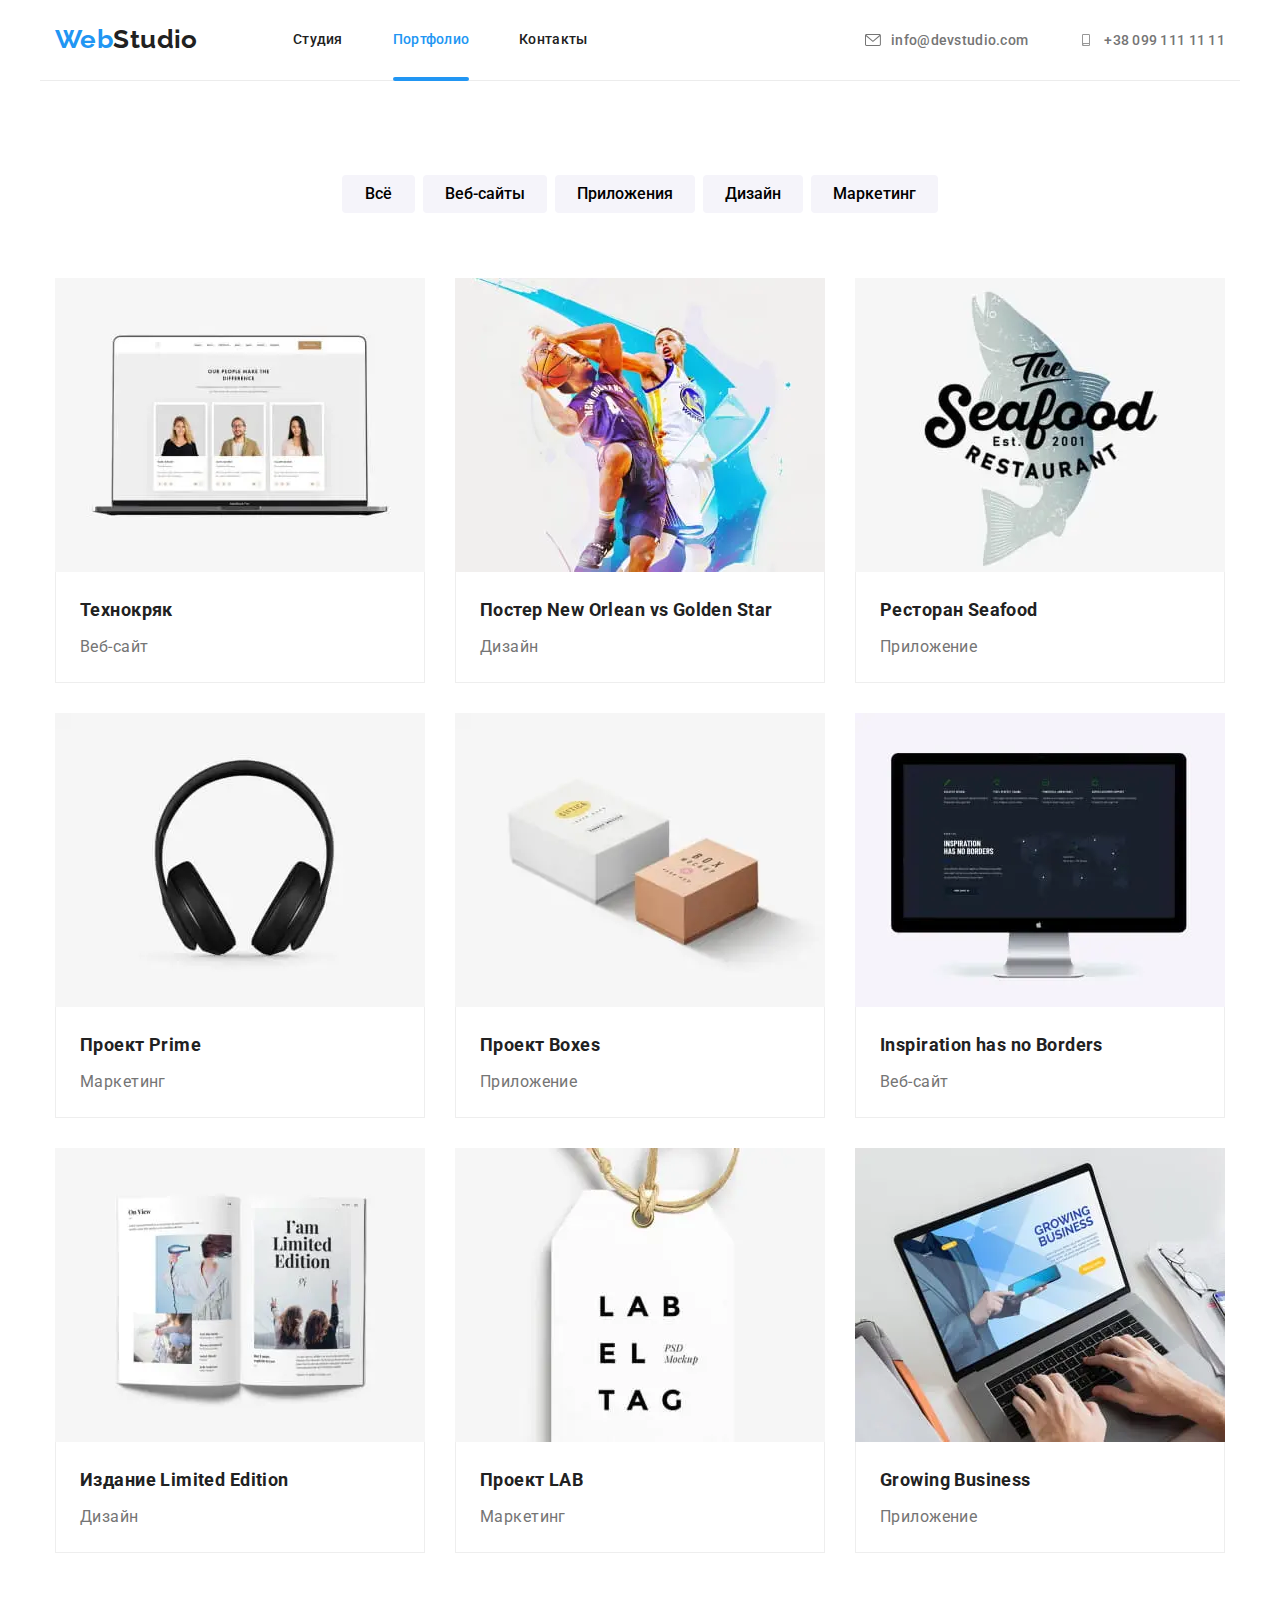
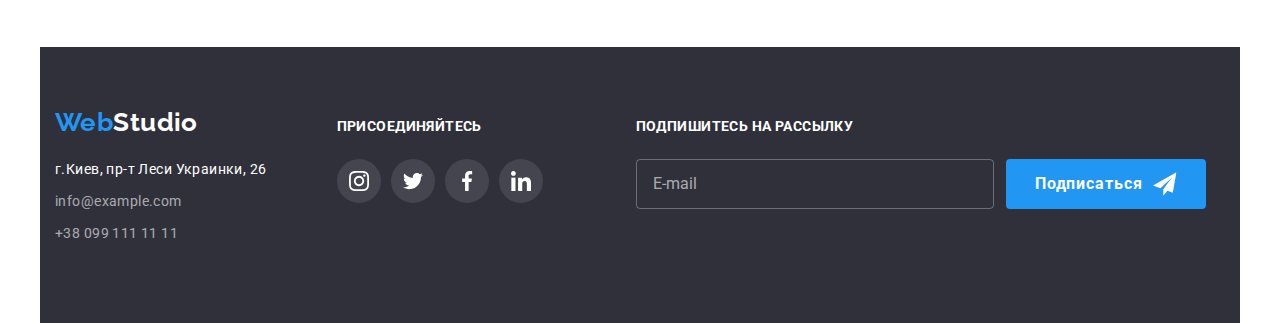
==== portfolio.html @ 0db59f56 "основа" ====
<!DOCTYPE html>
<html lang="ru">

<head>
    <meta charset="UTF-8">
    <meta http-equiv="X-UA-Compatible" content="IE=edge">
    <meta name="viewport" content="width=device-width, initial-scale=1.0">
    <title>Portfolio</title>
    <link rel="preconnect" href="https://fonts.googleapis.com">
    <link rel="preconnect" href="https://fonts.gstatic.com" crossorigin>
    <link href="https://fonts.googleapis.com/css2?family=Raleway:wght@700&family=Roboto:wght@400;500;700&display=swap"
        rel="stylesheet">
    <link rel="stylesheet"
        href="https://cdnjs.cloudflare.com/ajax/libs/modern-normalize/1.0.0/modern-normalize.min.css" />

    <link rel="stylesheet" href="./css/main.min.css">
</head>

<body>
    <header class="header">
        <div class="container container_wrapper">
            <a href="./index.html" class="header_logo logo link" lang="en"><span class="webstudio">Web</span>Studio</a>
            <nav class="site-nav">
                <ul class="site-nav_list">
                    <li class="site-nav_item"><a href="./index.html" class="site-nav_link link">Студия</a></li>
                    <li class="site-nav_item"><a href="./portfolio.html"
                            class="site-nav_link current link">Портфолио</a></li>
                    <li class="site-nav_item"><a href="" class="site-nav_link link">Контакты</a></li>
                </ul>
            </nav>
            <ul class="header-adress_list">
                <li class="header-adress_mail">
                    <a href="mailto:info@devstudio.com" class="header-adress_link link" lang="en">
                        <svg class="header-adress_image" width="16" height="12">
                            <use href="./images/sprite.svg#envelope">

                            </use>
                        </svg> info@devstudio.com
                    </a>
                </li>
                <li>
                    <a href="tel:+38-099-111-11-11" class="header-adress_link link">
                        <svg class="header-adress_image" width="16" height="12">
                            <use href="./images/sprite.svg#smartphone">

                            </use>
                        </svg> +38 099 111 11 11
                    </a>
                </li>
            </ul>
            <button class="burger-button" data-menu-open>
                <svg class="burger-button__icon" width="40" height="40">
                    <use href="./images/sprite.svg#burger-icon"></use>
                </svg>
            </button>


            <div class="mobile-menu" data-menu>
                <div class="container mobile-menu__container">
                    <button class="mobile-menu__close" data-menu-close>
                        <svg class="mobile-menu__close-icon" width="40" height="40">
                            <use href="./images/sprite.svg#close-button"></use>
                        </svg>
                    </button>
                    <ul class="mobile-menu__nav">
                        <li class="mobile-menu__item">
                            <a href="./index.html" class="mobile-menu__link link">Студия</a>
                        </li>
                        <li class="mobile-menu__item">
                            <a href="./portfolio.html" class="mobile-menu__link link current">Портфолио</a>
                        </li>
                        <li class="mobile-menu__item">
                            <a href="" class="mobile-menu__link link">Контакты</a>
                        </li>
                    </ul>

                    <div class="mobile-adress-container">
                        <ul class="mobile-adress_list">
                            <li class="mobile-adress_mail link">
                                <a href="tel:+38-099-111-11-11" class="mobile-adress_link number link">
                                    +38 099 111 11 11</a>
                            </li>
                            <li class="mobile-adress_mail link">
                                <a href="mailto:info@devstudio.com" class="mobile-adress_link link"
                                    lang="en">info@devstudio.com</a>
                            </li>
                        </ul>

                        <ul class="mobile-social">
                            <li class="mobile-social_item">
                                <a href="" class="mobile-social_link link">Instagramm</a>
                            </li>
                            <li class="mobile-social_item">
                                <a href="" class="mobile-social_link link">Twitter</a>
                            </li>
                            <li class="mobile-social_item">
                                <a href="" class="mobile-social_link link">Facebook</a>
                            </li>
                            <li class="mobile-social_item">
                                <a href="" class="mobile-social_link link">Linkedin</a>
                            </li>
                        </ul>
                    </div>
                </div>
            </div>
        </div>
    </header>

    <main>
        <section class="portfolio-nav section">
            <div class="container">
                <ul class="portfolio-nav_list">
                    <li class="portfolio-nav_item"><button type="button"
                            class="portfolio-nav_button button">Всё</button>
                    </li>
                    <li class="portfolio-nav_item"><button type="button"
                            class="portfolio-nav_button button">Веб-сайты</button></li>
                    <li class="portfolio-nav_item"><button type="button"
                            class="portfolio-nav_button button">Приложения</button>
                    </li>
                    <li class="portfolio-nav_item"><button type="button"
                            class="portfolio-nav_button button">Дизайн</button>
                    </li>
                    <li class="portfolio-nav_item"><button type="button"
                            class="portfolio-nav_button button">Маркетинг</button></li>
                </ul>


                <ul class="portfolio-card-list">
                    <li class="portfolio-card_item">
                        <a href="" class="portfolio-card_link link">
                            <div class="portfolio-card_img-wrapper">
                                <picture class="picture">

                                    <source
                                        srcset="./images/portfolio/portfolio-cards-webp/card-1-desktop.webp 1x, ./images/portfolio/portfolio-cards-webp/card-1-desktop@2x.webp 2x"
                                        media="(min-width: 1200px)" type="image/webp">
                                    <source
                                        srcset="./images/portfolio/portfolio-cards/card-1-desktop.jpg 1x, ./images/portfolio/portfolio-cards/card-1-desktop@2x.jpg 2x"
                                        media="(min-width: 1200px)">

                                    <source
                                        srcset="./images/portfolio/portfolio-cards-webp/card-1-tablet.webp 1x, ./images/portfolio/portfolio-cards-webp/card-1-tablet@2x.webp 2x"
                                        media="(min-width: 768px)" type="image/webp">
                                    <source
                                        srcset="./images/portfolio/portfolio-cards/card-1-tablet.jpg 1x, ./images/portfolio/portfolio-cards/card-1-tablet@2x.jpg 2x"
                                        media="(min-width: 768px)">

                                    <source
                                        srcset="./images/portfolio/portfolio-cards-webp/card-1-mobile.webp 1x, ./images/portfolio/portfolio-cards-webp/card-1-mobile@2x.webp 2x"
                                        media="(max-width: 767px)" type="image/webp">
                                    <source
                                        srcset="./images/portfolio/portfolio-cards/card-1-mobile.jpg 1x, ./images/portfolio/portfolio-cards/card-1-mobile@2x.jpg 2x"
                                        media="(max-width: 767px)">

                                    <img src="#" alt="Ноутбук" class="_img">

                                    <p class="portfolio-card_overlay">Технокряк это современная площадка распространения
                                        коронавируса. Компании используют эту платформу для цифрового шпионажа и атак на
                                        защищённые сервера конкурентов.</p>
                            </div>
                            <div class="portfolio-card_container">
                                <h2 class="portfolio-card_sub-title">Технокряк</h2>
                                <p class="portfolio-card_text">Веб-сайт</p>
                            </div>
                        </a>
                    </li>

                    <li class="portfolio-card_item">
                        <a href="" class="portfolio-card_link link">
                            <div class="portfolio-card_img-wrapper">
                                <picture class="picture">

                                    <source
                                        srcset="./images/portfolio/portfolio-cards-webp/card-2-desktop.webp 1x, ./images/portfolio/portfolio-cards-webp/card-2-desktop@2x.webp 2x"
                                        media="(min-width: 1200px)" type="image/webp">
                                    <source
                                        srcset="./images/portfolio/portfolio-cards/card-2-desktop.jpg 1x, ./images/portfolio/portfolio-cards/card-2-desktop@2x.jpg 2x"
                                        media="(min-width: 1200px)">

                                    <source
                                        srcset="./images/portfolio/portfolio-cards-webp/card-2-tablet.webp 1x, ./images/portfolio/portfolio-cards-webp/card-2-tablet@2x.webp 2x"
                                        media="(min-width: 768px)" type="image/webp">
                                    <source
                                        srcset="./images/portfolio/portfolio-cards/card-2-tablet.jpg 1x, ./images/portfolio/portfolio-cards/card-2-tablet@2x.jpg 2x"
                                        media="(min-width: 768px)">

                                    <source
                                        srcset="./images/portfolio/portfolio-cards-webp/card-2-mobile.webp 1x, ./images/portfolio/portfolio-cards-webp/card-2-mobile@2x.webp 2x"
                                        media="(max-width: 767px)" type="image/webp">
                                    <source
                                        srcset="./images/portfolio/portfolio-cards/card-2-mobile.jpg 1x, ./images/portfolio/portfolio-cards/card-2-mobile@2x.jpg 2x"
                                        media="(max-width: 767px)">

                                    <img src="#" alt="Баскетболисты" class="_img">
                                    <p class="portfolio-card_overlay">Технокряк это современная площадка распространения
                                        коронавируса. Компании используют эту платформу для цифрового шпионажа и атак на
                                        защищённые сервера конкурентов.</p>
                            </div>
                            <div class="portfolio-card_container">
                                <h2 class="portfolio-card_sub-title">Постер New Orlean vs Golden Star</h2>
                                <p class="portfolio-card_text">Дизайн</p>
                            </div>
                        </a>
                    </li>
                    <li class="portfolio-card_item">
                        <a href="" class="portfolio-card_link link">
                            <div class="portfolio-card_img-wrapper">
                                <picture class="picture">

                                    <source
                                        srcset="./images/portfolio/portfolio-cards-webp/card-3-desktop.webp 1x, ./images/portfolio/portfolio-cards-webp/card-3-desktop@2x.webp 2x"
                                        media="(min-width: 1200px)" type="image/webp">
                                    <source
                                        srcset="./images/portfolio/portfolio-cards/card-3-desktop.jpg 1x, ./images/portfolio/portfolio-cards/card-3-desktop@2x.jpg 2x"
                                        media="(min-width: 1200px)">

                                    <source
                                        srcset="./images/portfolio/portfolio-cards-webp/card-3-tablet.webp 1x, ./images/portfolio/portfolio-cards-webp/card-3-tablet@2x.webp 2x"
                                        media="(min-width: 768px)" type="image/webp">
                                    <source
                                        srcset="./images/portfolio/portfolio-cards/card-3-tablet.jpg 1x, ./images/portfolio/portfolio-cards/card-3-tablet@2x.jpg 2x"
                                        media="(min-width: 768px)">

                                    <source
                                        srcset="./images/portfolio/portfolio-cards-webp/card-3-mobile.webp 1x, ./images/portfolio/portfolio-cards-webp/card-3-mobile@2x.webp 2x"
                                        media="(max-width: 767px)" type="image/webp">
                                    <source
                                        srcset="./images/portfolio/portfolio-cards/card-3-mobile.jpg 1x, ./images/portfolio/portfolio-cards/card-3-mobile@2x.jpg 2x"
                                        media="(max-width: 767px)">

                                    <img src="#" alt="Лого Seafood" class="_img">
                                    <p class="portfolio-card_overlay">Технокряк это современная площадка распространения
                                        коронавируса. Компании используют эту платформу для цифрового шпионажа и атак на
                                        защищённые сервера конкурентов.</p>
                            </div>
                            <div class="portfolio-card_container">
                                <h2 class="portfolio-card_sub-title">Ресторан Seafood</h2>
                                <p class="portfolio-card_text">Приложение</p>
                            </div>
                        </a>
                    </li>
                    <li class="portfolio-card_item">
                        <a href="" class="portfolio-card_link link">
                            <div class="portfolio-card_img-wrapper">
                                <picture class="picture">

                                    <source
                                        srcset="./images/portfolio/portfolio-cards-webp/card-4-desktop.webp 1x, ./images/portfolio/portfolio-cards-webp/card-4-desktop@2x.webp 2x"
                                        media="(min-width: 1200px)" type="image/webp">
                                    <source
                                        srcset="./images/portfolio/portfolio-cards/card-4-desktop.jpg 1x, ./images/portfolio/portfolio-cards/card-4-desktop@2x.jpg 2x"
                                        media="(min-width: 1200px)">

                                    <source
                                        srcset="./images/portfolio/portfolio-cards-webp/card-4-tablet.webp 1x, ./images/portfolio/portfolio-cards-webp/card-4-tablet@2x.webp 2x"
                                        media="(min-width: 768px)" type="image/webp">
                                    <source
                                        srcset="./images/portfolio/portfolio-cards/card-4-tablet.jpg 1x, ./images/portfolio/portfolio-cards/card-4-tablet@2x.jpg 2x"
                                        media="(min-width: 768px)">

                                    <source
                                        srcset="./images/portfolio/portfolio-cards-webp/card-4-mobile.webp 1x, ./images/portfolio/portfolio-cards-webp/card-4-mobile@2x.webp 2x"
                                        media="(max-width: 767px)" type="image/webp">
                                    <source
                                        srcset="./images/portfolio/portfolio-cards/card-4-mobile.jpg 1x, ./images/portfolio/portfolio-cards/card-4-mobile@2x.jpg 2x"
                                        media="(max-width: 767px)">

                                    <img src="#" alt="Наушники" class="_img">
                                    <p class="portfolio-card_overlay">Технокряк это современная площадка распространения
                                        коронавируса. Компании используют эту платформу для цифрового шпионажа и атак на
                                        защищённые сервера конкурентов.</p>
                            </div>
                            <div class="portfolio-card_container">
                                <h2 class="portfolio-card_sub-title">Проект Prime</h2>
                                <p class="portfolio-card_text">Маркетинг</p>
                            </div>
                        </a>
                    </li>
                    <li class="portfolio-card_item">
                        <a href="" class="portfolio-card_link link">
                            <div class="portfolio-card_img-wrapper">
                                <picture class="picture">

                                    <source
                                        srcset="./images/portfolio/portfolio-cards-webp/card-5-desktop.webp 1x, ./images/portfolio/portfolio-cards-webp/card-5-desktop@2x.webp 2x"
                                        media="(min-width: 1200px)" type="image/webp">
                                    <source
                                        srcset="./images/portfolio/portfolio-cards/card-5-desktop.jpg 1x, ./images/portfolio/portfolio-cards/card-5-desktop@2x.jpg 2x"
                                        media="(min-width: 1200px)">

                                    <source
                                        srcset="./images/portfolio/portfolio-cards-webp/card-5-tablet.webp 1x, ./images/portfolio/portfolio-cards-webp/card-5-tablet@2x.webp 2x"
                                        media="(min-width: 768px)" type="image/webp">
                                    <source
                                        srcset="./images/portfolio/portfolio-cards/card-5-tablet.jpg 1x, ./images/portfolio/portfolio-cards/card-5-tablet@2x.jpg 2x"
                                        media="(min-width: 768px)">

                                    <source
                                        srcset="./images/portfolio/portfolio-cards-webp/card-5-mobile.webp 1x, ./images/portfolio/portfolio-cards-webp/card-5-mobile@2x.webp 2x"
                                        media="(max-width: 767px)" type="image/webp">
                                    <source
                                        srcset="./images/portfolio/portfolio-cards/card-5-mobile.jpg 1x, ./images/portfolio/portfolio-cards/card-5-mobile@2x.jpg 2x"
                                        media="(max-width: 767px)">

                                    <img src="#" alt="Коробки" class="_img">
                                    <p class="portfolio-card_overlay">Технокряк это современная площадка распространения
                                        коронавируса. Компании используют эту платформу для цифрового шпионажа и атак на
                                        защищённые сервера конкурентов.</p>
                            </div>
                            <div class="portfolio-card_container">
                                <h2 class="portfolio-card_sub-title">Проект Boxes</h2>
                                <p class="portfolio-card_text">Приложение</p>
                            </div>
                        </a>
                    </li>
                    <li class="portfolio-card_item">
                        <a href="" class="portfolio-card_link link">
                            <div class="portfolio-card_img-wrapper">
                                <picture class="picture">

                                    <source
                                        srcset="./images/portfolio/portfolio-cards-webp/card-6-desktop.webp 1x, ./images/portfolio/portfolio-cards-webp/card-6-desktop@2x.webp 2x"
                                        media="(min-width: 1200px)" type="image/webp">
                                    <source
                                        srcset="./images/portfolio/portfolio-cards/card-6-desktop.jpg 1x, ./images/portfolio/portfolio-cards/card-6-desktop@2x.jpg 2x"
                                        media="(min-width: 1200px)">

                                    <source
                                        srcset="./images/portfolio/portfolio-cards-webp/card-6-tablet.webp 1x, ./images/portfolio/portfolio-cards-webp/card-6-tablet@2x.webp 2x"
                                        media="(min-width: 768px)" type="image/webp">
                                    <source
                                        srcset="./images/portfolio/portfolio-cards/card-6-tablet.jpg 1x, ./images/portfolio/portfolio-cards/card-6-tablet@2x.jpg 2x"
                                        media="(min-width: 768px)">

                                    <source
                                        srcset="./images/portfolio/portfolio-cards-webp/card-6-mobile.webp 1x, ./images/portfolio/portfolio-cards-webp/card-6-mobile@2x.webp 2x"
                                        media="(max-width: 767px)" type="image/webp">
                                    <source
                                        srcset="./images/portfolio/portfolio-cards/card-6-mobile.jpg 1x, ./images/portfolio/portfolio-cards/card-6-mobile@2x.jpg 2x"
                                        media="(max-width: 767px)">

                                    <img src="#" alt="Монитор" class="_img">
                                    <p class="portfolio-card_overlay">Технокряк это современная площадка распространения
                                        коронавируса. Компании используют эту платформу для цифрового шпионажа и атак на
                                        защищённые сервера конкурентов.</p>
                            </div>
                            <div class="portfolio-card_container">
                                <h2 class="portfolio-card_sub-title">Inspiration has no Borders</h2>
                                <p class="portfolio-card_text">Веб-сайт</p>
                            </div>
                        </a>
                    </li>
                    <li class="portfolio-card_item">
                        <a href="" class="portfolio-card_link link">
                            <div class="portfolio-card_img-wrapper">
                                <picture class="picture">

                                    <source
                                        srcset="./images/portfolio/portfolio-cards-webp/card-7-desktop.webp 1x, ./images/portfolio/portfolio-cards-webp/card-7-desktop@2x.webp 2x"
                                        media="(min-width: 1200px)" type="image/webp">
                                    <source
                                        srcset="./images/portfolio/portfolio-cards/card-7-desktop.jpg 1x, ./images/portfolio/portfolio-cards/card-7-desktop@2x.jpg 2x"
                                        media="(min-width: 1200px)">

                                    <source
                                        srcset="./images/portfolio/portfolio-cards-webp/card-7-tablet.webp 1x, ./images/portfolio/portfolio-cards-webp/card-7-tablet@2x.webp 2x"
                                        media="(min-width: 768px)" type="image/webp">
                                    <source
                                        srcset="./images/portfolio/portfolio-cards/card-7-tablet.jpg 1x, ./images/portfolio/portfolio-cards/card-7-tablet@2x.jpg 2x"
                                        media="(min-width: 768px)">

                                    <source
                                        srcset="./images/portfolio/portfolio-cards-webp/card-7-mobile.webp 1x, ./images/portfolio/portfolio-cards-webp/card-7-mobile@2x.webp 2x"
                                        media="(max-width: 767px)" type="image/webp">
                                    <source
                                        srcset="./images/portfolio/portfolio-cards/card-7-mobile.jpg 1x, ./images/portfolio/portfolio-cards/card-7-mobile@2x.jpg 2x"
                                        media="(max-width: 767px)">

                                    <img src="#" alt="Журнал" class="_img">
                                    <p class="portfolio-card_overlay">Технокряк это современная площадка распространения
                                        коронавируса. Компании используют эту платформу для цифрового шпионажа и атак на
                                        защищённые сервера конкурентов.</p>
                            </div>
                            <div class="portfolio-card_container">
                                <h2 class="portfolio-card_sub-title">Издание Limited Edition</h2>
                                <p class="portfolio-card_text">Дизайн</p>
                            </div>
                        </a>
                    </li>
                    <li class="portfolio-card_item">
                        <a href="" class="portfolio-card_link link">
                            <div class="portfolio-card_img-wrapper">
                                <picture class="picture">

                                    <source
                                        srcset="./images/portfolio/portfolio-cards-webp/card-8-desktop.webp 1x, ./images/portfolio/portfolio-cards-webp/card-8-desktop@2x.webp 2x"
                                        media="(min-width: 1200px)" type="image/webp">
                                    <source
                                        srcset="./images/portfolio/portfolio-cards/card-8-desktop.jpg 1x, ./images/portfolio/portfolio-cards/card-8-desktop@2x.jpg 2x"
                                        media="(min-width: 1200px)">

                                    <source
                                        srcset="./images/portfolio/portfolio-cards-webp/card-8-tablet.webp 1x, ./images/portfolio/portfolio-cards-webp/card-8-tablet@2x.webp 2x"
                                        media="(min-width: 768px)" type="image/webp">
                                    <source
                                        srcset="./images/portfolio/portfolio-cards/card-8-tablet.jpg 1x, ./images/portfolio/portfolio-cards/card-8-tablet@2x.jpg 2x"
                                        media="(min-width: 768px)">

                                    <source
                                        srcset="./images/portfolio/portfolio-cards-webp/card-8-mobile.webp 1x, ./images/portfolio/portfolio-cards-webp/card-8-mobile@2x.webp 2x"
                                        media="(max-width: 767px)" type="image/webp">
                                    <source
                                        srcset="./images/portfolio/portfolio-cards/card-8-mobile.jpg 1x, ./images/portfolio/portfolio-cards/card-8-mobile@2x.jpg 2x"
                                        media="(max-width: 767px)">

                                    <img src="#" alt="Ярлык" class="_img">
                                    <p class="portfolio-card_overlay">Технокряк это современная площадка распространения
                                        коронавируса. Компании используют эту платформу для цифрового шпионажа и атак на
                                        защищённые сервера конкурентов.</p>
                            </div>
                            <div class="portfolio-card_container">
                                <h2 class="portfolio-card_sub-title">Проект LAB</h2>
                                <p class="portfolio-card_text">Маркетинг</p>
                            </div>
                        </a>
                    </li>
                    <li class="portfolio-card_item">
                        <a href="" class="portfolio-card_link link">
                            <div class="portfolio-card_img-wrapper">
                                <picture class="picture">

                                    <source
                                        srcset="./images/portfolio/portfolio-cards-webp/card-9-desktop.webp 1x, ./images/portfolio/portfolio-cards-webp/card-9-desktop@2x.webp 2x"
                                        media="(min-width: 1200px)" type="image/webp">
                                    <source
                                        srcset="./images/portfolio/portfolio-cards/card-9-desktop.jpg 1x, ./images/portfolio/portfolio-cards/card-9-desktop@2x.jpg 2x"
                                        media="(min-width: 1200px)">

                                    <source
                                        srcset="./images/portfolio/portfolio-cards-webp/card-9-tablet.webp 1x, ./images/portfolio/portfolio-cards-webp/card-9-tablet@2x.webp 2x"
                                        media="(min-width: 768px)" type="image/webp">
                                    <source
                                        srcset="./images/portfolio/portfolio-cards/card-9-tablet.jpg 1x, ./images/portfolio/portfolio-cards/card-9-tablet@2x.jpg 2x"
                                        media="(min-width: 768px)">

                                    <source
                                        srcset="./images/portfolio/portfolio-cards-webp/card-9-mobile.webp 1x, ./images/portfolio/portfolio-cards-webp/card-9-mobile@2x.webp 2x"
                                        media="(max-width: 767px)" type="image/webp">
                                    <source
                                        srcset="./images/portfolio/portfolio-cards/card-9-mobile.jpg 1x, ./images/portfolio/portfolio-cards/card-9-mobile@2x.jpg 2x"
                                        media="(max-width: 767px)">

                                    <img src="#" alt="Ноутбук" class="_img">
                                    <p class="portfolio-card_overlay">Технокряк это современная площадка распространения
                                        коронавируса. Компании используют эту платформу для цифрового шпионажа и атак на
                                        защищённые сервера конкурентов.</p>
                            </div>
                            <div class="portfolio-card_container">
                                <h2 class="portfolio-card_sub-title">Growing Business</h2>
                                <p class="portfolio-card_text">Приложение</p>
                            </div>
                        </a>
                    </li>
                </ul>
            </div>
        </section>
    </main>



    <footer class="footer ">
        <div class="container footer_container-wrapper">
            <div class="footer-adress_container">
                <a href="./index.html" class="footer-adress_logo logo link"><span class="webstudio">Web</span>Studio</a>
                <address>
                    <a href="https://goo.gl/maps/xhhqfHKfK66kYqQT9" target="_blank"
                        class="footer-adress_link adress-phyth link">г.Киев,
                        пр-т Леси Украинки, 26</a>
                    <a href=" mailto:info@example.com" lang="en" class="footer-adress_link link">info@example.com</a>
                    <a href="tel:+38-099-111-11-11" class="footer-adress_link link">+38 099 111 11 11</a>
                </address>
            </div>
            <div class="footer-social_links-container">
                <h2 class="footer-social_title">Присоединяйтесь</h2>
                <ul class="footer-social_list">
                    <li class="footer-social_item">
                        <a href="" class="footer-social_link link">
                            <svg class="footer-social_link-img" width="20" height="20">
                                <use href="./images/sprite.svg#instagram"></use>
                            </svg>
                        </a>
                    </li>
                    <li class="footer-social_item">
                        <a href="" class="footer-social_link link">
                            <svg class="footer-social_link-img" width="20" height="20">
                                <use href="./images/sprite.svg#twitter"></use>
                            </svg>
                        </a>
                    </li>
                    <li class="footer-social_item">
                        <a href="" class="footer-social_link link">
                            <svg class="footer-social_link-img" width="20" height="20">
                                <use href="./images/sprite.svg#facebook"></use>
                            </svg>
                        </a>
                    </li>
                    <li class="footer-social_item">
                        <a href="" class="footer-social_link link">
                            <svg class="footer-social_link-img" width="20" height="20">
                                <use href="./images/sprite.svg#linkedin"></use>
                            </svg>
                        </a>
                    </li>
                </ul>
            </div>
            <div class="footer-submit_container">
                <b class="footer-submit_head">Подпишитесь на рассылку</b>
                <span class="footer-submit_form-input-wrapper">
                    <input type="email" name="user-mail" class="footer-submit_form-input" pattern="[a-zA-Zа-яёА-ЯЁ]+"
                        required placeholder="E-mail">
                    <button type="submit" class="footer-submit_button-submit button">Подписаться
                        <svg class="footer-submit_button-submit-icon" width="24" height="24">
                            <use href="./images/sprite.svg#icon-telegramm"></use>
                        </svg>
                    </button>
                </span>
            </div>
        </div>
    </footer>


    <script src="./js/menu.js"></script>


</body>

</html>
---- css/main.min.css ----
:root{--primary-text-color: #757575;--primary-heading-color: #212121;--accent-color: #2196f3;--primary-background-color: #fff;--secondary-text-color: #fff;--secondary-background-color: #2f303a;--primary-time-duration: 250ms cubic-bezier(0.4, 0, 0.2, 1);--main-font: "Roboto", sans-serif}.visually-hidden{position:absolute;width:1px;height:1px;margin:-1px;border:0;padding:0;white-space:nowrap;clip-path:inset(100%);clip:rect(0 0 0 0);overflow:hidden}h1,h2,h3,h4,h5,h6,ul,p{margin:0;padding:0}body{font-family:var(--main-font);background-color:var(--primary-background-color);color:var(--primary-text-color);font-size:14px;font-weight:400;font-style:normal;letter-spacing:0.03em}img{display:block}ul,ol [class]{list-style:none}.link{text-decoration:none}h2,h3{color:var(--primary-heading-color)}.section{padding-top:60px;padding-bottom:60px;margin:0 auto}@media screen and (max-width: 767px){.section{padding-top:94px;padding-bottom:94px;max-width:480px}}@media screen and (min-width: 768px){.section{padding-top:94px;padding-bottom:94px;max-width:768px}}@media screen and (min-width: 1200px){.section{padding-top:94px;padding-bottom:94px;max-width:1200px}}@media screen and (max-width: 767px){.portfolio-nav.section{padding-top:60px}}@media screen and (min-width: 768px) and (max-width: 1199px){.portfolio-nav.section{padding-top:140px}}.container{max-width:480px;margin-left:auto;margin-right:auto;padding-left:15px;padding-right:15px}@media screen and (max-width: 768px){.container{margin:0 0}}@media screen and (min-width: 768px){.container{max-width:768px;margin:0 0}}@media screen and (min-width: 1200px){.container{max-width:1200px}}.container_wrapper{display:flex;align-items:center}.backdrop{position:fixed;top:0;left:0;width:100vw;height:100vh;background-color:rgba(0,0,0,0.6);opacity:1;visibility:visible;pointer-events:auto;transition:opacity var(--primary-time-duration)}.backdrop.is-hidden{opacity:0;visibility:hidden;pointer-events:auto;transition:opacity var(--primary-time-duration),visibility var(--primary-time-duration)}.button{font-family:var(--main-font);cursor:pointer;border-radius:4px}.footer-submit_button-submit{display:flex;align-items:center;font-weight:700;font-size:16px;letter-spacing:0.06em;line-height:1.87;background-color:var(--accent-color);color:var(--secondary-text-color);padding:10px 29px;width:200px;height:50px;border:none}@media screen and (max-width: 1199px){.footer-submit_button-submit{margin:0 auto}}.footer-submit_button-submit-icon{fill:currentColor;margin-left:10px}.modal-form-btn{align-self:center;padding:12px 20px;font-weight:600;font-size:12px;line-height:1.33;letter-spacing:0.09em;text-transform:uppercase;border:1px solid var(--accent-color);border-radius:25px;background-color:transparent;cursor:pointer;transition:color 250ms linear, background-color 250ms linear}.modal-form-btn:hover,.modal-form-btn:focus{color:#ffffff;background-color:var(--accent-color)}.modal-form_checkbox-link{color:#2196F3}.logo{font-family:"Raleway";font-size:26px;font-weight:bold;line-height:1.2;width:145px;height:31px}.webstudio{color:var(--accent-color)}.burger-button,.mobile-menu__close{background-color:transparent;border:none;padding:0;margin-left:auto;line-height:0}.burger-button__icon{fill:#000000}.burger-button:hover .burger-button__icon,.burger-button:focus .burger-button__icon{fill:var(--accent-color)}.mobile-menu{position:fixed;overflow:auto;top:0;left:0;width:100vw;height:100vh;background-color:var(--primary-background-color);transform:translateY(-100%);transition:transform 500ms linear}.mobile-menu.is-open{transform:translateY(0%)}.mobile-menu__container{position:relative;padding-top:48px;padding-bottom:48px;padding-left:40px}.mobile-menu__close{position:absolute;top:10px;right:15px}.mobile-menu__close:hover .mobile-menu__close-icon,.mobile-menu__close:focus .mobile-menu__close-icon{fill:var(--accent-color)}@media screen and (min-width: 768px){.burger-button{display:none}.mobile-menu{display:none}}.mobile-menu__nav{margin-bottom:302px}.mobile-menu__item:not(:last-child){margin-bottom:32px}.mobile-menu__link{font-size:40px;font-weight:500;line-height:1.18;color:var(--primary-heading-color)}.mobile-menu__link:hover,.mobile-menu__link:focus{color:var(--accent-color)}.mobile-menu__link.current{color:var(--accent-color)}.mobile-adress_mail:not(:last-child){margin-bottom:32px}.mobile-adress_link{font-size:24px;font-weight:500;line-height:1.17;color:var(--primary-text-color)}.mobile-adress_link.number{color:var(--accent-color);font-size:34px}.mobile-adress_list{margin-bottom:64px}.mobile-social{display:flex}.mobile-social_item{padding:10px 20px}.mobile-social_item:not(:last-child){border-right:1px solid rgba(33,33,33,0.2)}.mobile-social_item:first-child{padding-left:0}.mobile-social_item:last-child{padding-right:0}.mobile-social_link{font-size:15px;font-weight:500;line-height:1.2;color:var(--accent-color)}.modal-form{display:flex;flex-direction:column}.modal-form_head{text-align:center;font-weight:700;line-height:1.17;font-size:20px;margin-bottom:30px;color:var(--primary-heading-color)}.modal-form_field{font-size:12px;line-height:1.17;margin-bottom:10px}.modal-form_field:nth-last-child(4){margin-bottom:20px}.modal-form_input-wrapper{position:relative;display:block;margin-top:8px}.modal-form_input{width:100%;height:40px;border:1px solid rgba(33,33,33,0.2);border-radius:4px;padding-left:42px}.modal-form_input:focus{border-color:var(--accent-color);outline:none}.modal-form_input-icon{position:absolute;top:50%;left:12px;transform:translateY(-50%);display:block;width:18px;height:18px;fill:var(--primary-heading-color)}.modal-form_input:focus+.modal-form_input-icon{fill:var(--accent-color)}.modal-form_message{width:100%;height:120px;margin-top:8px;resize:none;border:1px solid rgba(33,33,33,0.2);border-radius:4px;padding:12px 16px}.modal-form_message:focus{border-color:var(--accent-color);outline:none}.modal-form_message::placeholder{color:rgba(117,117,117,0.5)}.modal-form_checkbox-label{display:flex;justify-content:center;align-items:center;font-size:14px;line-height:1.71;margin-bottom:30px}.modal-form_checkbox-label::before{display:block;content:"";width:18px;height:18px;border:1px solid #303030;border-radius:4px;cursor:pointer;margin-right:10px}.modal-form_checkbox:checked+.modal-form_checkbox-label::before{background-image:url("../images/icon-check.svg")}.modal{position:absolute;top:50%;left:50%;transform:translate(-50%, -50%);width:96vw;height:96vh;padding:40px;background-color:#ffffff;border-radius:4px;overflow:auto}.close-button{display:flex;justify-content:center;align-items:center;position:absolute;top:8px;right:8px;width:30px;height:30px;border-radius:50%;border:1px solid rgba(0,0,0,0.1);background-color:transparent;padding:0;cursor:pointer}.modal_button-close{fill:#000000}.close-button:hover>.modal_button-close,.close-button:focus>.modal_button-close{fill:var(--accent-color)}.social-list{display:flex;justify-content:center;align-items:center;fill:#afb1b8}.social-list_link{display:flex;justify-content:center;align-items:center;width:44px;height:44px;border-radius:50%;background-color:#ffffff;transition:background-color var(--primary-time-duration)}.social-list_link:hover,.social-list_link:focus{background-color:#2196f3}.social-list_item:not(:last-child){margin-right:10px}.social-list_link-img{fill:#afb1b8;transition:fill var(--primary-time-duration)}.social-list_link:hover>.social-list_link-img,.social-list_link:focus>.social-list_link-img{fill:var(--secondary-text-color)}.article_sub-title{font-weight:700;font-size:14px;line-height:1.14;text-align:center;text-transform:uppercase;margin-bottom:10px}@media screen and (min-width: 768px){.article_list{display:flex;flex-wrap:wrap}}.article_text{line-height:1.71}.article_item{width:100%}@media screen and (min-width: 768px){.article_item{width:354px}}@media screen and (min-width: 768px) and (max-width: 1199px){.article_item:nth-child(odd){margin-right:30px}.article_item:nth-child(-n+2){margin-bottom:30px}}@media screen and (min-width: 1200px){.article_item{max-width:270px}}@media screen and (min-width: 1200px){.article_item:not(:last-child){margin-right:30px}}.article_sub-title.first::before{content:"";display:block;max-width:450px;height:120px;background-image:url("../images/main/antenna.svg");background-color:#f5f4fa;background-size:70px, 70px;background-repeat:no-repeat;background-position:center center;margin-bottom:30px}@media screen and (min-width: 768px){.article_sub-title.first::before{max-width:354px}}@media screen and (min-width: 1200px){.article_sub-title.first::before{max-width:270px}}.article_sub-title.second::before{content:"";display:block;max-width:450px;height:120px;background-image:url("../images/main/clock.svg");background-color:#f5f4fa;background-size:70px, 70px;background-repeat:no-repeat;background-position:center center;margin-bottom:30px}@media screen and (min-width: 768px){.article_sub-title.second::before{max-width:354px}}@media screen and (min-width: 1200px){.article_sub-title.second::before{max-width:270px}}.article_sub-title.third::before{content:"";display:block;max-width:450px;height:120px;background-image:url("../images/main/diagram.svg");background-color:#f5f4fa;background-size:70px, 70px;background-repeat:no-repeat;background-position:center center;margin-bottom:30px}@media screen and (min-width: 768px){.article_sub-title.third::before{max-width:354px}}@media screen and (min-width: 1200px){.article_sub-title.third::before{max-width:270px}}.article_sub-title.fourth::before{content:"";display:block;max-width:450px;height:120px;background-image:url("../images/main/astronaut.svg");background-color:#f5f4fa;background-size:70px, 70px;background-repeat:no-repeat;background-position:center center;margin-bottom:30px}@media screen and (min-width: 768px){.article_sub-title.fourth::before{max-width:354px}}@media screen and (min-width: 1200px){.article_sub-title.fourth::before{max-width:270px}}.clients-section{display:flex;justify-content:center}.clients_title{font-size:28px;line-height:1.16;letter-spacing:0.03em;margin-bottom:60px;text-align:center}@media screen and (min-width: 1200px){.clients_title{font-size:36px;margin-bottom:50px}}.clients-list{display:flex;justify-content:center;align-items:center;fill:#afb1b8}@media screen and (max-width: 767px){.clients-list{display:flex;flex-direction:column;align-items:center}}@media screen and (max-width: 767px){.clients-list_item:not(:last-child){margin-bottom:30px}}@media screen and (min-width: 768px) and (max-width: 1199px){.clients-list{display:flex;flex-wrap:wrap}}@media screen and (min-width: 768px) and (max-width: 1199px){.clients-list_item:not(:nth-last-child(-n+3)){margin-bottom:30px}.clients-list_item:not(:nth-last-child(3n+1)){margin-right:30px}}@media screen and (min-width: 1200px){.clients-list_item:not(:last-child){margin-right:30px}}.clients-list_link{display:flex;justify-content:center;align-items:center;width:170px;height:92px;border:1px solid #afb1b8;border-radius:4px;transition:border-color var(--primary-time-duration)}.clients-list_link:hover,.clients-list_link:focus{border-color:#2196f3}.clients-list_link-img{fill:#afb1b8;transition:fill var(--primary-time-duration)}.clients-list_link:hover>.clients-list_link-img,.clients-list_link:focus>.clients-list_link-img{fill:#2196f3}.footer{line-height:1.71;background-color:var(--secondary-background-color);color:var(--secondary-text-color);padding-top:60px;padding-bottom:60px;margin:0 auto}.footer address{display:flex;flex-direction:column}@media screen and (max-width: 767px){.footer{max-width:480px}}@media screen and (min-width: 768px){.footer{max-width:768px}}@media screen and (min-width: 1200px){.footer{max-width:1200px}}@media screen and (max-width: 1199px){.footer{text-align:center}.footer-adress_logo.logo{margin:0 auto}.footer-adress_container{margin-bottom:60px}}.footer-social_list{display:flex;justify-content:center;align-items:center;margin-bottom:60px}@media screen and (min-width: 768px) and (max-width: 1199px){.footer-adress_logo.logo{display:block}.footer-adress_container{margin-bottom:60px;width:232px}.footer_container-wrapper{display:flex;flex-wrap:wrap;align-items:baseline;justify-content:space-around}.footer-submit_container{margin:0 auto}.footer-adress_link:not(:nth-last-child(-n+1)){margin-bottom:9px}.footer-social_links-container{width:206px}}@media screen and (min-width: 1200px){.footer_container-wrapper{display:flex;flex-wrap:wrap;align-items:baseline}.footer-adress_container{margin-right:70px}.footer-social_links-container{display:flex;flex-direction:column;margin-right:93px}.footer-submit_form-input{width:358px;height:50px}.footer-submit_form-input-wrapper{display:flex}}.footer-adress_link{font-weight:400;font-style:normal;color:rgba(255,255,255,0.6);transition:color var(--primary-time-duration)}.footer-adress_link:hover,.footer-adress_link:focus{color:var(--accent-color)}.footer-adress_link:not(:nth-last-child(-n+1)){margin-bottom:8px}.footer-adress_logo.logo{display:block;color:var(--secondary-text-color);margin-bottom:20px}.adress-phyth{color:var(--secondary-text-color)}.footer-social_list{fill:#afb1b8}.footer-social_title{text-transform:uppercase;font-size:14px;color:var(--secondary-text-color);margin-bottom:20px}.footer-social_link{display:flex;justify-content:center;align-items:center;width:44px;height:44px;border-radius:50%;background-color:rgba(255,255,255,0.1);transition:background-color var(--primary-time-duration)}.footer-social_link:hover,.footer-social_link:focus{background-color:#2196f3}.footer-social_item:not(:last-child){margin-right:10px}.footer-social_link-img{fill:var(--secondary-text-color)}.footer-submit_head{display:block;text-transform:uppercase;margin-bottom:20px}.footer-submit_form-input{border:1px solid rgba(255,255,255,0.3);border-radius:4px;padding:15px 16px;margin-right:12px;color:var(--secondary-text-color);background:none;margin-bottom:20px}.footer-submit_form-input::placeholder{font-size:16px;color:rgba(255,255,255,0.6)}@media screen and (max-width: 479px){.footer-submit_form-input{width:100%}}@media screen and (min-width: 480px) and (max-width: 1199px){.footer-submit_form-input{width:450px;height:50px}}.section.gallery-wrapper{padding-top:0px}.gallery-title{text-align:center;font-weight:700;font-size:36px;line-height:1.71;margin-bottom:50px}.gallery-list{display:flex;justify-content:space-between}.gallery-list_item{position:relative;width:370px}.gallery-list_item:not(:nth-last-child(-n+1)){margin-right:30px}.gallery-list_overlay{position:absolute;width:100%;height:70px;left:0;bottom:0;text-align:center;text-transform:uppercase;padding:27px 20px;font-weight:700;font-size:14px;line-height:1.17;color:var(--secondary-text-color);background-color:rgba(47,48,58,0.8)}@media screen and (max-width: 1199px){.gallery{display:none}}.header{border-bottom:1px solid #ececec;margin:0 auto}@media screen and (max-width: 767px){.header{padding:15px 10px}}@media screen and (max-width: 767px){.header{max-width:480px}}@media screen and (min-width: 768px){.header{max-width:768px}}@media screen and (min-width: 1200px){.header{max-width:1200px}}@media screen and (max-width: 767px){.site-nav{display:none}.header-adress_list{display:none}}@media screen and (min-width: 768px) and (max-width: 1199px){.header-adress_list{margin-left:auto}.header-adress_mail{margin-bottom:10px}}@media screen and (min-width: 1200px){.header-adress_list{display:flex;justify-content:center;margin-left:auto}}.site-nav_list{display:flex}.site-nav_item:not(:nth-last-child(-n+1)){margin-right:50px}.site-nav_link{display:block;position:relative;font-weight:500;font-size:14px;letter-spacing:0.02em;color:var(--primary-heading-color);padding:32px 0px;line-height:1.14;transition:color var(--primary-time-duration)}.site-nav_link:hover,.site-nav_link:focus{color:var(--accent-color)}.site-nav_link.current{color:var(--accent-color)}.site-nav_link.current:after{content:"";position:absolute;display:block;background-color:var(--accent-color);width:100%;height:4px;bottom:-1px;border-radius:2px}.header-adress_image{margin-right:10px;fill:currentColor}@media screen and (min-width: 1200px){.header-adress_mail:not(:last-child){margin-right:50px}}.header-adress_link{font-weight:500;letter-spacing:0.02em;color:var(--primary-text-color);display:flex;align-items:center;transition:color var(--primary-time-duration)}.header-adress_link:hover,.header-adress_link:focus{color:var(--accent-color)}.header_logo.logo{color:var(--primary-heading-color)}@media screen and (min-width: 768px) and (max-width: 1199px){.header_logo{margin-right:88px}}@media screen and (min-width: 1200px){.header_logo{margin-right:93px}}.hero{text-align:center;background-image:linear-gradient(rgba(47,48,58,0.4), rgba(47,48,58,0.4)),url(../../images/main/background/hero-bg-mobile.jpg);background-repeat:no-repeat;background-position:center;background-size:cover;background-color:#c4c4c4;color:var(--secondary-text-color)}.hero.section{width:100%;padding-top:118px;padding-bottom:118px}@media screen and (min-device-pixel-ratio: 2) and (max-width: 767px), (min-resolution: 192dpi) and (max-width: 767px), (min-resolution: 2dppx) and (max-width: 767px){.hero{background-image:linear-gradient(rgba(47,48,58,0.4), rgba(47,48,58,0.4)),url(../../images/main/background/x2/hero-bg-mobile@2x.jpg)}}@media screen and (min-width: 768px){.hero{background-image:linear-gradient(rgba(47,48,58,0.4), rgba(47,48,58,0.4)),url(../../images/main/background/hero-bg-tablet.jpg)}}@media screen and (min-device-pixel-ratio: 2) and (min-width: 768px), (min-resolution: 192dpi) and (min-width: 768px), (min-resolution: 2dppx) and (min-width: 768px){.hero{background-image:linear-gradient(rgba(47,48,58,0.4), rgba(47,48,58,0.4)),url(../../images/main/background/x2/hero-bg-tablet@2x.jpg)}}@media screen and (min-width: 1200px){.hero{background-image:linear-gradient(rgba(47,48,58,0.4), rgba(47,48,58,0.4)),url(../../images/main/background/hero-bg-desktop.jpg)}}@media screen and (min-device-pixel-ratio: 2) and (min-width: 1200px), (min-resolution: 192dpi) and (min-width: 1200px), (min-resolution: 2dppx) and (min-width: 1200px){.hero{background-image:linear-gradient(rgba(47,48,58,0.4), rgba(47,48,58,0.4)),url(../../images/main/background/x2/hero-bg-desktop@2x.jpg)}}@media screen and (min-width: 1200px){.hero.section{padding-top:200px;padding-bottom:200px}}.hero_title{letter-spacing:0.06em;font-weight:900;font-size:26px;line-height:1.36;margin-bottom:30px;margin-right:auto;margin-left:auto;text-transform:uppercase}@media screen and (min-width: 480px){.hero_title{max-width:360px}}@media screen and (min-width: 1200px){.hero_title{max-width:696px;font-size:44px}}.button-order{font-weight:700;font-size:16px;letter-spacing:0.06em;line-height:1.87;margin:0 auto;background-color:var(--accent-color);color:var(--secondary-text-color);padding:10px 32px;min-width:200px;border:none;transition:background-color var(--primary-time-duration)}.button-order:hover,.button-order:focus{background-color:#188ce8}.team{background-color:#f5f4fa}.team_list{font-size:16px;text-align:center;margin:0 auto;border-bottom-left-radius:4px;border-bottom-right-radius:4px}@media screen and (min-width: 768px){.team_list{display:flex;flex-wrap:wrap}}.team_title{text-align:center;font-weight:700;font-size:28px;line-height:1.71;margin-bottom:50px}@media screen and (min-width: 1200px){.team_title{font-size:36px}}.team_sub-title{font-weight:500;font-size:16px;line-height:1.19;margin-bottom:10px}.team_item{background-color:var(--primary-background-color);border-radius:0px 0px 4px 4px;box-shadow:0px 1px 3px rgba(0,0,0,0.12),0px 1px 1px rgba(0,0,0,0.14),0px 2px 1px rgba(0,0,0,0.2)}@media screen and (max-width: 767px){.team_item{max-width:450px}.team_item:not(:last-child){margin-bottom:30px}}@media screen and (min-width: 768px){.team_item{max-width:354px}}@media screen and (min-width: 768px) and (max-width: 1199px){.team_item:nth-child(odd){margin-right:30px}.team_item:nth-child(-n+2){margin-bottom:30px}}@media screen and (min-width: 1200px){.team_item{max-width:270px}.team_item:not(:last-child){margin-right:30px}}.team_text{line-height:1.19;margin-bottom:16px}.team_box{padding:30px 20px}.portfolio-nav_list{display:flex;flex-wrap:wrap;margin-bottom:40px}@media screen and (min-width: 768px){.portfolio-nav_list{justify-content:center;margin-bottom:50px}}.portfolio-nav_item:not(:nth-last-child(-n+2)){margin-bottom:15px}.portfolio-nav_item:not(:nth-last-child(-n+1)){margin-right:8px}.portfolio-nav_button{border:none;min-width:73px;min-height:38px;padding:0px 22px;font-weight:500;font-size:16px;line-height:1.62;text-align:center;background-color:#f5f4fa;transition:background-color var(--primary-time-duration),color var(--primary-time-duration),box-shadow var(--primary-time-duration)}.portfolio-nav_button:hover,.portfolio-nav_button:focus{background-color:var(--accent-color);color:#f5f4fa;box-shadow:0px 3px 1px rgba(0,0,0,0.1),0px 1px 2px rgba(0,0,0,0.08),0px 2px 2px rgba(0,0,0,0.12)}@media screen and (min-width: 768px){.portfolio-card-list{display:flex;flex-wrap:wrap;align-items:center}}.portfolio-card_item{background:var(--primary-background-color)}@media screen and (max-width: 767px){.portfolio-card_item:not(:last-child){margin-bottom:30px}}@media screen and (min-width: 768px) and (max-width: 1199px){.portfolio-card_item:not(:nth-last-child(-n+2)){margin-bottom:30px}.portfolio-card_item:not(:nth-last-child(even)){margin-right:30px}}@media screen and (min-width: 1200px){.portfolio-card_item:not(:nth-last-child(-n+3)){margin-bottom:30px}.portfolio-card_item:not(:nth-last-child(3n+1)){margin-right:30px}}.portfolio-card_link{display:block;transition:box-shadow var(--primary-time-duration)}.portfolio-card_link:hover,.portfolio-card_link:focus{box-shadow:0px 1px 1px rgba(0,0,0,0.12),0px 4px 4px rgba(0,0,0,0.06),1px 4px 6px rgba(0,0,0,0.16)}.portfolio-card_container{padding:20px 24px;border-left:1px solid #eeeeee;border-right:1px solid #eeeeee;border-bottom:1px solid #eeeeee}.portfolio-card_sub-title{font-weight:700;font-size:18px;line-height:2;margin-bottom:4px}.portfolio-card_text{color:var(--primary-text-color);font-weight:400;font-size:16px;line-height:1.87}.portfolio-card_img-wrapper{position:relative;overflow:hidden}.portfolio-card_overlay{position:absolute;top:0;left:0;width:100%;height:100%;font-size:18px;line-height:1.554;padding:77px 24px;color:#ffffff;background-color:rgba(33,150,243,0.9);overflow:auto;transform:translateY(110%);transition:transform var(--primary-time-duration)}.portfolio-card_link:hover .portfolio-card_overlay,.portfolio-card_link:focus .portfolio-card_overlay{transform:translateY(0%)}@media screen and (min-width: 768px){.portfolio-card_overlay{padding:49px 24px}}@media screen and (min-width: 1200px){.portfolio-card_overlay{padding:63px 24px}}
/*# sourceMappingURL=main.min.css.map */
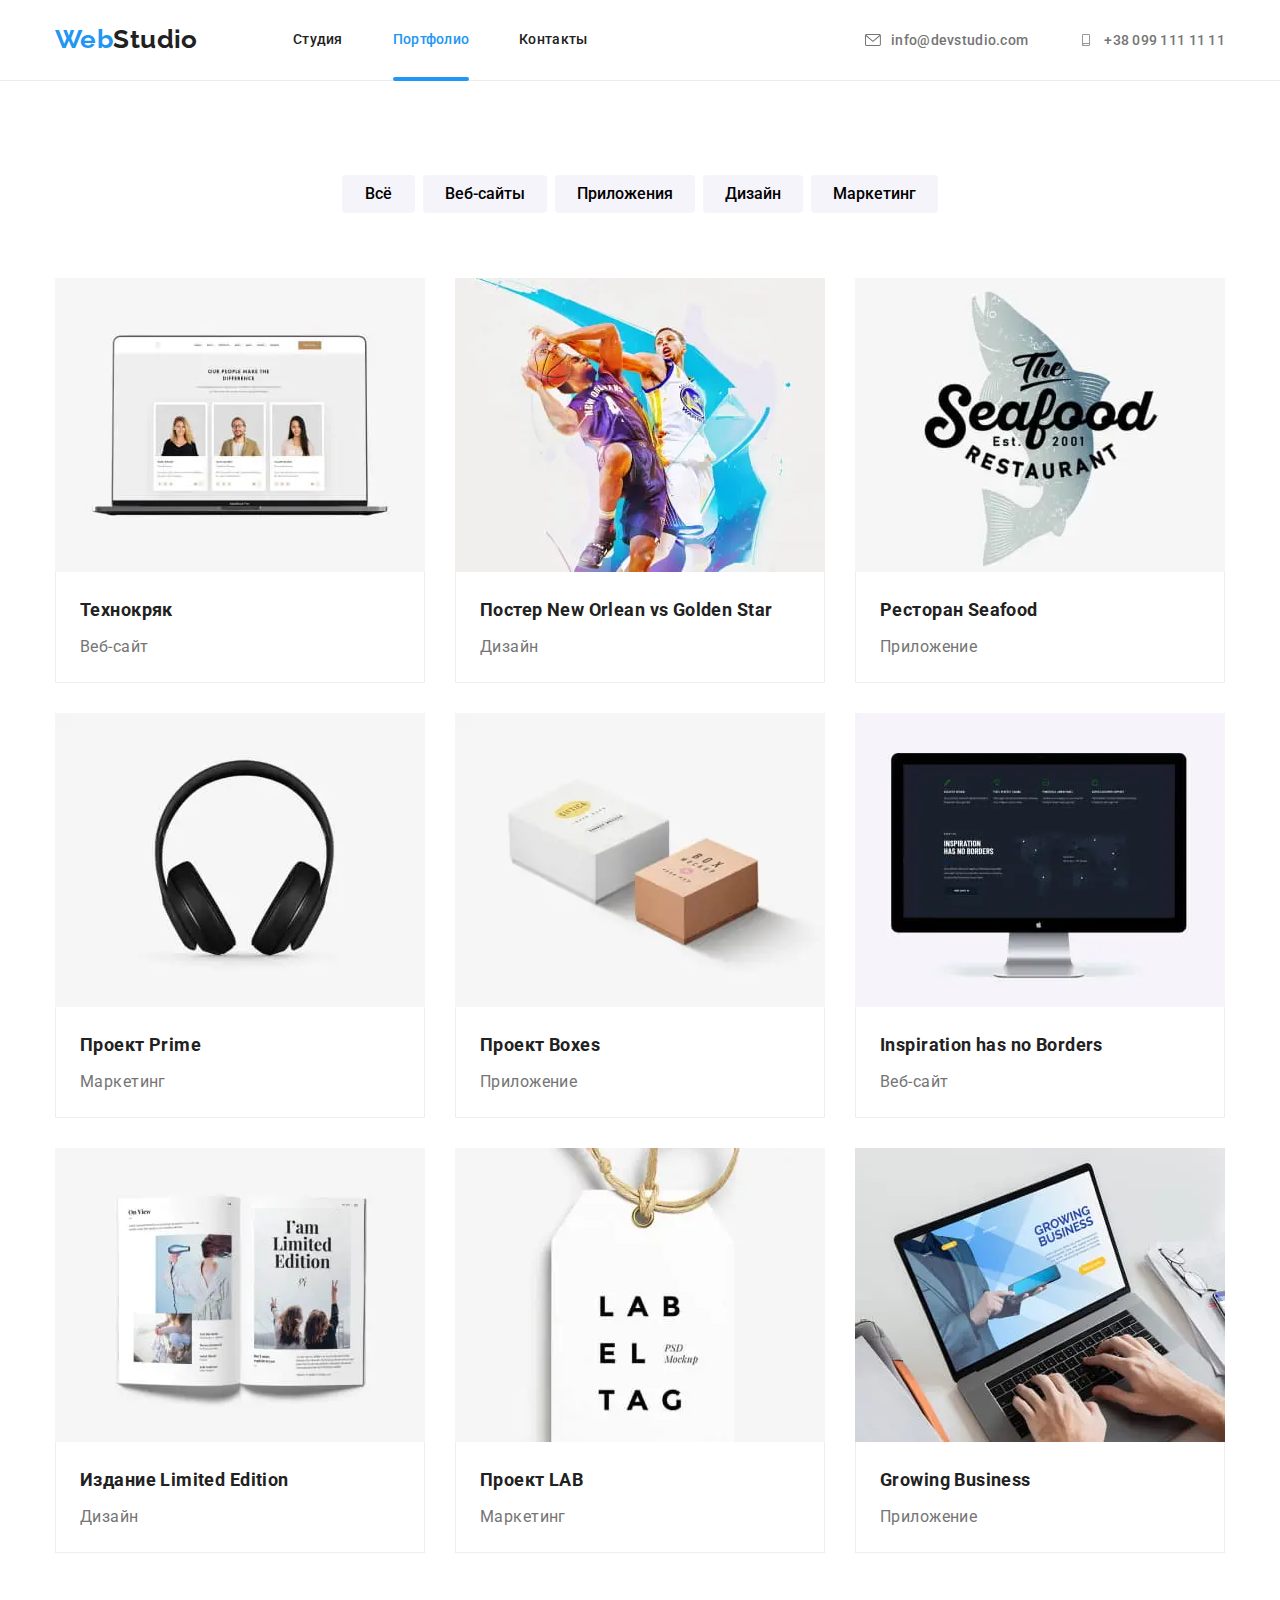
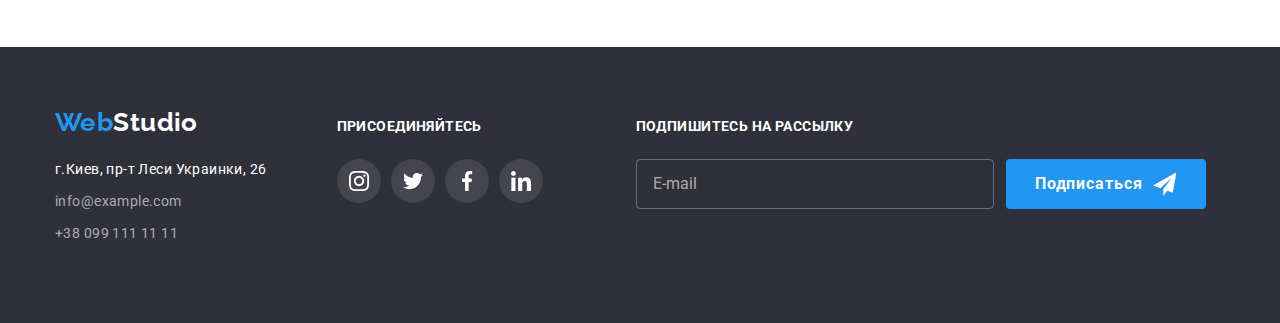
==== commit eea56e6c: "." ====
--- a/portfolio.html
+++ b/portfolio.html
@@ -133,24 +133,24 @@
                                 <picture class="picture">
 
                                     <source
-                                        srcset="./images/portfolio/portfolio-cards-webp/card-1-desktop.webp 1x, ./images/portfolio/portfolio-cards-webp/card-1-desktop@2x.webp 2x"
-                                        media="(min-width: 1200px)" type="image/webp">
-                                    <source
-                                        srcset="./images/portfolio/portfolio-cards/card-1-desktop.jpg 1x, ./images/portfolio/portfolio-cards/card-1-desktop@2x.jpg 2x"
-                                        media="(min-width: 1200px)">
-
-                                    <source
-                                        srcset="./images/portfolio/portfolio-cards-webp/card-1-tablet.webp 1x, ./images/portfolio/portfolio-cards-webp/card-1-tablet@2x.webp 2x"
-                                        media="(min-width: 768px)" type="image/webp">
-                                    <source
-                                        srcset="./images/portfolio/portfolio-cards/card-1-tablet.jpg 1x, ./images/portfolio/portfolio-cards/card-1-tablet@2x.jpg 2x"
-                                        media="(min-width: 768px)">
-
-                                    <source
-                                        srcset="./images/portfolio/portfolio-cards-webp/card-1-mobile.webp 1x, ./images/portfolio/portfolio-cards-webp/card-1-mobile@2x.webp 2x"
-                                        media="(max-width: 767px)" type="image/webp">
-                                    <source
-                                        srcset="./images/portfolio/portfolio-cards/card-1-mobile.jpg 1x, ./images/portfolio/portfolio-cards/card-1-mobile@2x.jpg 2x"
+                                        srcset="./images/portfolio/portfolio-cards-webp/card-1-desktop.webp 1x, ./images/portfolio/portfolio-cards-webp/x2/card-1-desktop@2x.webp 2x"
+                                        media="(min-width: 1200px)" type="image/webp">
+                                    <source
+                                        srcset="./images/portfolio/portfolio-cards/card-1-desktop.jpg 1x, ./images/portfolio/portfolio-cards/x2/card-1-desktop@2x.jpg 2x"
+                                        media="(min-width: 1200px)">
+
+                                    <source
+                                        srcset="./images/portfolio/portfolio-cards-webp/card-1-tablet.webp 1x, ./images/portfolio/portfolio-cards-webp/x2/card-1-tablet@2x.webp 2x"
+                                        media="(min-width: 768px)" type="image/webp">
+                                    <source
+                                        srcset="./images/portfolio/portfolio-cards/card-1-tablet.jpg 1x, ./images/portfolio/portfolio-cards/x2/card-1-tablet@2x.jpg 2x"
+                                        media="(min-width: 768px)">
+
+                                    <source
+                                        srcset="./images/portfolio/portfolio-cards-webp/card-1-mobile.webp 1x, ./images/portfolio/portfolio-cards-webp/x2/card-1-mobile@2x.webp 2x"
+                                        media="(max-width: 767px)" type="image/webp">
+                                    <source
+                                        srcset="./images/portfolio/portfolio-cards/card-1-mobile.jpg 1x, ./images/portfolio/portfolio-cards/x2/card-1-mobile@2x.jpg 2x"
                                         media="(max-width: 767px)">
 
                                     <img src="#" alt="Ноутбук" class="_img">
@@ -172,24 +172,24 @@
                                 <picture class="picture">
 
                                     <source
-                                        srcset="./images/portfolio/portfolio-cards-webp/card-2-desktop.webp 1x, ./images/portfolio/portfolio-cards-webp/card-2-desktop@2x.webp 2x"
-                                        media="(min-width: 1200px)" type="image/webp">
-                                    <source
-                                        srcset="./images/portfolio/portfolio-cards/card-2-desktop.jpg 1x, ./images/portfolio/portfolio-cards/card-2-desktop@2x.jpg 2x"
-                                        media="(min-width: 1200px)">
-
-                                    <source
-                                        srcset="./images/portfolio/portfolio-cards-webp/card-2-tablet.webp 1x, ./images/portfolio/portfolio-cards-webp/card-2-tablet@2x.webp 2x"
-                                        media="(min-width: 768px)" type="image/webp">
-                                    <source
-                                        srcset="./images/portfolio/portfolio-cards/card-2-tablet.jpg 1x, ./images/portfolio/portfolio-cards/card-2-tablet@2x.jpg 2x"
-                                        media="(min-width: 768px)">
-
-                                    <source
-                                        srcset="./images/portfolio/portfolio-cards-webp/card-2-mobile.webp 1x, ./images/portfolio/portfolio-cards-webp/card-2-mobile@2x.webp 2x"
-                                        media="(max-width: 767px)" type="image/webp">
-                                    <source
-                                        srcset="./images/portfolio/portfolio-cards/card-2-mobile.jpg 1x, ./images/portfolio/portfolio-cards/card-2-mobile@2x.jpg 2x"
+                                        srcset="./images/portfolio/portfolio-cards-webp/card-2-desktop.webp 1x, ./images/portfolio/portfolio-cards-webp/x2/card-2-desktop@2x.webp 2x"
+                                        media="(min-width: 1200px)" type="image/webp">
+                                    <source
+                                        srcset="./images/portfolio/portfolio-cards/card-2-desktop.jpg 1x, ./images/portfolio/portfolio-cards/x2/card-2-desktop@2x.jpg 2x"
+                                        media="(min-width: 1200px)">
+
+                                    <source
+                                        srcset="./images/portfolio/portfolio-cards-webp/card-2-tablet.webp 1x, ./images/portfolio/portfolio-cards-webp/x2/card-2-tablet@2x.webp 2x"
+                                        media="(min-width: 768px)" type="image/webp">
+                                    <source
+                                        srcset="./images/portfolio/portfolio-cards/card-2-tablet.jpg 1x, ./images/portfolio/portfolio-cards/x2/card-2-tablet@2x.jpg 2x"
+                                        media="(min-width: 768px)">
+
+                                    <source
+                                        srcset="./images/portfolio/portfolio-cards-webp/card-2-mobile.webp 1x, ./images/portfolio/portfolio-cards-webp/x2/card-2-mobile@2x.webp 2x"
+                                        media="(max-width: 767px)" type="image/webp">
+                                    <source
+                                        srcset="./images/portfolio/portfolio-cards/card-2-mobile.jpg 1x, ./images/portfolio/portfolio-cards/x2/card-2-mobile@2x.jpg 2x"
                                         media="(max-width: 767px)">
 
                                     <img src="#" alt="Баскетболисты" class="_img">
@@ -209,24 +209,24 @@
                                 <picture class="picture">
 
                                     <source
-                                        srcset="./images/portfolio/portfolio-cards-webp/card-3-desktop.webp 1x, ./images/portfolio/portfolio-cards-webp/card-3-desktop@2x.webp 2x"
-                                        media="(min-width: 1200px)" type="image/webp">
-                                    <source
-                                        srcset="./images/portfolio/portfolio-cards/card-3-desktop.jpg 1x, ./images/portfolio/portfolio-cards/card-3-desktop@2x.jpg 2x"
-                                        media="(min-width: 1200px)">
-
-                                    <source
-                                        srcset="./images/portfolio/portfolio-cards-webp/card-3-tablet.webp 1x, ./images/portfolio/portfolio-cards-webp/card-3-tablet@2x.webp 2x"
-                                        media="(min-width: 768px)" type="image/webp">
-                                    <source
-                                        srcset="./images/portfolio/portfolio-cards/card-3-tablet.jpg 1x, ./images/portfolio/portfolio-cards/card-3-tablet@2x.jpg 2x"
-                                        media="(min-width: 768px)">
-
-                                    <source
-                                        srcset="./images/portfolio/portfolio-cards-webp/card-3-mobile.webp 1x, ./images/portfolio/portfolio-cards-webp/card-3-mobile@2x.webp 2x"
-                                        media="(max-width: 767px)" type="image/webp">
-                                    <source
-                                        srcset="./images/portfolio/portfolio-cards/card-3-mobile.jpg 1x, ./images/portfolio/portfolio-cards/card-3-mobile@2x.jpg 2x"
+                                        srcset="./images/portfolio/portfolio-cards-webp/card-3-desktop.webp 1x, ./images/portfolio/portfolio-cards-webp/x2/card-3-desktop@2x.webp 2x"
+                                        media="(min-width: 1200px)" type="image/webp">
+                                    <source
+                                        srcset="./images/portfolio/portfolio-cards/card-3-desktop.jpg 1x, ./images/portfolio/portfolio-cards/x2/card-3-desktop@2x.jpg 2x"
+                                        media="(min-width: 1200px)">
+
+                                    <source
+                                        srcset="./images/portfolio/portfolio-cards-webp/card-3-tablet.webp 1x, ./images/portfolio/portfolio-cards-webp/x2/card-3-tablet@2x.webp 2x"
+                                        media="(min-width: 768px)" type="image/webp">
+                                    <source
+                                        srcset="./images/portfolio/portfolio-cards/card-3-tablet.jpg 1x, ./images/portfolio/portfolio-cards/x2/card-3-tablet@2x.jpg 2x"
+                                        media="(min-width: 768px)">
+
+                                    <source
+                                        srcset="./images/portfolio/portfolio-cards-webp/card-3-mobile.webp 1x, ./images/portfolio/portfolio-cards-webp/x2/card-3-mobile@2x.webp 2x"
+                                        media="(max-width: 767px)" type="image/webp">
+                                    <source
+                                        srcset="./images/portfolio/portfolio-cards/card-3-mobile.jpg 1x, ./images/portfolio/portfolio-cards/x2/card-3-mobile@2x.jpg 2x"
                                         media="(max-width: 767px)">
 
                                     <img src="#" alt="Лого Seafood" class="_img">
@@ -246,24 +246,24 @@
                                 <picture class="picture">
 
                                     <source
-                                        srcset="./images/portfolio/portfolio-cards-webp/card-4-desktop.webp 1x, ./images/portfolio/portfolio-cards-webp/card-4-desktop@2x.webp 2x"
-                                        media="(min-width: 1200px)" type="image/webp">
-                                    <source
-                                        srcset="./images/portfolio/portfolio-cards/card-4-desktop.jpg 1x, ./images/portfolio/portfolio-cards/card-4-desktop@2x.jpg 2x"
-                                        media="(min-width: 1200px)">
-
-                                    <source
-                                        srcset="./images/portfolio/portfolio-cards-webp/card-4-tablet.webp 1x, ./images/portfolio/portfolio-cards-webp/card-4-tablet@2x.webp 2x"
-                                        media="(min-width: 768px)" type="image/webp">
-                                    <source
-                                        srcset="./images/portfolio/portfolio-cards/card-4-tablet.jpg 1x, ./images/portfolio/portfolio-cards/card-4-tablet@2x.jpg 2x"
-                                        media="(min-width: 768px)">
-
-                                    <source
-                                        srcset="./images/portfolio/portfolio-cards-webp/card-4-mobile.webp 1x, ./images/portfolio/portfolio-cards-webp/card-4-mobile@2x.webp 2x"
-                                        media="(max-width: 767px)" type="image/webp">
-                                    <source
-                                        srcset="./images/portfolio/portfolio-cards/card-4-mobile.jpg 1x, ./images/portfolio/portfolio-cards/card-4-mobile@2x.jpg 2x"
+                                        srcset="./images/portfolio/portfolio-cards-webp/card-4-desktop.webp 1x, ./images/portfolio/portfolio-cards-webp/x2/card-4-desktop@2x.webp 2x"
+                                        media="(min-width: 1200px)" type="image/webp">
+                                    <source
+                                        srcset="./images/portfolio/portfolio-cards/card-4-desktop.jpg 1x, ./images/portfolio/portfolio-cards/x2/card-4-desktop@2x.jpg 2x"
+                                        media="(min-width: 1200px)">
+
+                                    <source
+                                        srcset="./images/portfolio/portfolio-cards-webp/card-4-tablet.webp 1x, ./images/portfolio/portfolio-cards-webp/x2/card-4-tablet@2x.webp 2x"
+                                        media="(min-width: 768px)" type="image/webp">
+                                    <source
+                                        srcset="./images/portfolio/portfolio-cards/card-4-tablet.jpg 1x, ./images/portfolio/portfolio-cards/x2/card-4-tablet@2x.jpg 2x"
+                                        media="(min-width: 768px)">
+
+                                    <source
+                                        srcset="./images/portfolio/portfolio-cards-webp/card-4-mobile.webp 1x, ./images/portfolio/portfolio-cards-webp/x2/card-4-mobile@2x.webp 2x"
+                                        media="(max-width: 767px)" type="image/webp">
+                                    <source
+                                        srcset="./images/portfolio/portfolio-cards/card-4-mobile.jpg 1x, ./images/portfolio/portfolio-cards/x2/card-4-mobile@2x.jpg 2x"
                                         media="(max-width: 767px)">
 
                                     <img src="#" alt="Наушники" class="_img">
@@ -283,24 +283,24 @@
                                 <picture class="picture">
 
                                     <source
-                                        srcset="./images/portfolio/portfolio-cards-webp/card-5-desktop.webp 1x, ./images/portfolio/portfolio-cards-webp/card-5-desktop@2x.webp 2x"
-                                        media="(min-width: 1200px)" type="image/webp">
-                                    <source
-                                        srcset="./images/portfolio/portfolio-cards/card-5-desktop.jpg 1x, ./images/portfolio/portfolio-cards/card-5-desktop@2x.jpg 2x"
-                                        media="(min-width: 1200px)">
-
-                                    <source
-                                        srcset="./images/portfolio/portfolio-cards-webp/card-5-tablet.webp 1x, ./images/portfolio/portfolio-cards-webp/card-5-tablet@2x.webp 2x"
-                                        media="(min-width: 768px)" type="image/webp">
-                                    <source
-                                        srcset="./images/portfolio/portfolio-cards/card-5-tablet.jpg 1x, ./images/portfolio/portfolio-cards/card-5-tablet@2x.jpg 2x"
-                                        media="(min-width: 768px)">
-
-                                    <source
-                                        srcset="./images/portfolio/portfolio-cards-webp/card-5-mobile.webp 1x, ./images/portfolio/portfolio-cards-webp/card-5-mobile@2x.webp 2x"
-                                        media="(max-width: 767px)" type="image/webp">
-                                    <source
-                                        srcset="./images/portfolio/portfolio-cards/card-5-mobile.jpg 1x, ./images/portfolio/portfolio-cards/card-5-mobile@2x.jpg 2x"
+                                        srcset="./images/portfolio/portfolio-cards-webp/card-5-desktop.webp 1x, ./images/portfolio/portfolio-cards-webp/x2/card-5-desktop@2x.webp 2x"
+                                        media="(min-width: 1200px)" type="image/webp">
+                                    <source
+                                        srcset="./images/portfolio/portfolio-cards/card-5-desktop.jpg 1x, ./images/portfolio/portfolio-cards/x2/card-5-desktop@2x.jpg 2x"
+                                        media="(min-width: 1200px)">
+
+                                    <source
+                                        srcset="./images/portfolio/portfolio-cards-webp/card-5-tablet.webp 1x, ./images/portfolio/portfolio-cards-webp/x2/card-5-tablet@2x.webp 2x"
+                                        media="(min-width: 768px)" type="image/webp">
+                                    <source
+                                        srcset="./images/portfolio/portfolio-cards/card-5-tablet.jpg 1x, ./images/portfolio/portfolio-cards/x2/card-5-tablet@2x.jpg 2x"
+                                        media="(min-width: 768px)">
+
+                                    <source
+                                        srcset="./images/portfolio/portfolio-cards-webp/card-5-mobile.webp 1x, ./images/portfolio/portfolio-cards-webp/x2/card-5-mobile@2x.webp 2x"
+                                        media="(max-width: 767px)" type="image/webp">
+                                    <source
+                                        srcset="./images/portfolio/portfolio-cards/card-5-mobile.jpg 1x, ./images/portfolio/portfolio-cards/x2/card-5-mobile@2x.jpg 2x"
                                         media="(max-width: 767px)">
 
                                     <img src="#" alt="Коробки" class="_img">
@@ -320,24 +320,24 @@
                                 <picture class="picture">
 
                                     <source
-                                        srcset="./images/portfolio/portfolio-cards-webp/card-6-desktop.webp 1x, ./images/portfolio/portfolio-cards-webp/card-6-desktop@2x.webp 2x"
-                                        media="(min-width: 1200px)" type="image/webp">
-                                    <source
-                                        srcset="./images/portfolio/portfolio-cards/card-6-desktop.jpg 1x, ./images/portfolio/portfolio-cards/card-6-desktop@2x.jpg 2x"
-                                        media="(min-width: 1200px)">
-
-                                    <source
-                                        srcset="./images/portfolio/portfolio-cards-webp/card-6-tablet.webp 1x, ./images/portfolio/portfolio-cards-webp/card-6-tablet@2x.webp 2x"
-                                        media="(min-width: 768px)" type="image/webp">
-                                    <source
-                                        srcset="./images/portfolio/portfolio-cards/card-6-tablet.jpg 1x, ./images/portfolio/portfolio-cards/card-6-tablet@2x.jpg 2x"
-                                        media="(min-width: 768px)">
-
-                                    <source
-                                        srcset="./images/portfolio/portfolio-cards-webp/card-6-mobile.webp 1x, ./images/portfolio/portfolio-cards-webp/card-6-mobile@2x.webp 2x"
-                                        media="(max-width: 767px)" type="image/webp">
-                                    <source
-                                        srcset="./images/portfolio/portfolio-cards/card-6-mobile.jpg 1x, ./images/portfolio/portfolio-cards/card-6-mobile@2x.jpg 2x"
+                                        srcset="./images/portfolio/portfolio-cards-webp/card-6-desktop.webp 1x, ./images/portfolio/portfolio-cards-webp/x2/card-6-desktop@2x.webp 2x"
+                                        media="(min-width: 1200px)" type="image/webp">
+                                    <source
+                                        srcset="./images/portfolio/portfolio-cards/card-6-desktop.jpg 1x, ./images/portfolio/portfolio-cards/x2/card-6-desktop@2x.jpg 2x"
+                                        media="(min-width: 1200px)">
+
+                                    <source
+                                        srcset="./images/portfolio/portfolio-cards-webp/card-6-tablet.webp 1x, ./images/portfolio/portfolio-cards-webp/x2/card-6-tablet@2x.webp 2x"
+                                        media="(min-width: 768px)" type="image/webp">
+                                    <source
+                                        srcset="./images/portfolio/portfolio-cards/card-6-tablet.jpg 1x, ./images/portfolio/portfolio-cards/x2/card-6-tablet@2x.jpg 2x"
+                                        media="(min-width: 768px)">
+
+                                    <source
+                                        srcset="./images/portfolio/portfolio-cards-webp/card-6-mobile.webp 1x, ./images/portfolio/portfolio-cards-webp/x2/card-6-mobile@2x.webp 2x"
+                                        media="(max-width: 767px)" type="image/webp">
+                                    <source
+                                        srcset="./images/portfolio/portfolio-cards/card-6-mobile.jpg 1x, ./images/portfolio/portfolio-cards/x2/card-6-mobile@2x.jpg 2x"
                                         media="(max-width: 767px)">
 
                                     <img src="#" alt="Монитор" class="_img">
@@ -357,24 +357,24 @@
                                 <picture class="picture">
 
                                     <source
-                                        srcset="./images/portfolio/portfolio-cards-webp/card-7-desktop.webp 1x, ./images/portfolio/portfolio-cards-webp/card-7-desktop@2x.webp 2x"
-                                        media="(min-width: 1200px)" type="image/webp">
-                                    <source
-                                        srcset="./images/portfolio/portfolio-cards/card-7-desktop.jpg 1x, ./images/portfolio/portfolio-cards/card-7-desktop@2x.jpg 2x"
-                                        media="(min-width: 1200px)">
-
-                                    <source
-                                        srcset="./images/portfolio/portfolio-cards-webp/card-7-tablet.webp 1x, ./images/portfolio/portfolio-cards-webp/card-7-tablet@2x.webp 2x"
-                                        media="(min-width: 768px)" type="image/webp">
-                                    <source
-                                        srcset="./images/portfolio/portfolio-cards/card-7-tablet.jpg 1x, ./images/portfolio/portfolio-cards/card-7-tablet@2x.jpg 2x"
-                                        media="(min-width: 768px)">
-
-                                    <source
-                                        srcset="./images/portfolio/portfolio-cards-webp/card-7-mobile.webp 1x, ./images/portfolio/portfolio-cards-webp/card-7-mobile@2x.webp 2x"
-                                        media="(max-width: 767px)" type="image/webp">
-                                    <source
-                                        srcset="./images/portfolio/portfolio-cards/card-7-mobile.jpg 1x, ./images/portfolio/portfolio-cards/card-7-mobile@2x.jpg 2x"
+                                        srcset="./images/portfolio/portfolio-cards-webp/card-7-desktop.webp 1x, ./images/portfolio/portfolio-cards-webp/x2/card-7-desktop@2x.webp 2x"
+                                        media="(min-width: 1200px)" type="image/webp">
+                                    <source
+                                        srcset="./images/portfolio/portfolio-cards/card-7-desktop.jpg 1x, ./images/portfolio/portfolio-cards/x2/card-7-desktop@2x.jpg 2x"
+                                        media="(min-width: 1200px)">
+
+                                    <source
+                                        srcset="./images/portfolio/portfolio-cards-webp/card-7-tablet.webp 1x, ./images/portfolio/portfolio-cards-webp/x2/card-7-tablet@2x.webp 2x"
+                                        media="(min-width: 768px)" type="image/webp">
+                                    <source
+                                        srcset="./images/portfolio/portfolio-cards/card-7-tablet.jpg 1x, ./images/portfolio/portfolio-cards/x2/card-7-tablet@2x.jpg 2x"
+                                        media="(min-width: 768px)">
+
+                                    <source
+                                        srcset="./images/portfolio/portfolio-cards-webp/card-7-mobile.webp 1x, ./images/portfolio/portfolio-cards-webp/x2/card-7-mobile@2x.webp 2x"
+                                        media="(max-width: 767px)" type="image/webp">
+                                    <source
+                                        srcset="./images/portfolio/portfolio-cards/card-7-mobile.jpg 1x, ./images/portfolio/portfolio-cards/x2/card-7-mobile@2x.jpg 2x"
                                         media="(max-width: 767px)">
 
                                     <img src="#" alt="Журнал" class="_img">
@@ -394,24 +394,24 @@
                                 <picture class="picture">
 
                                     <source
-                                        srcset="./images/portfolio/portfolio-cards-webp/card-8-desktop.webp 1x, ./images/portfolio/portfolio-cards-webp/card-8-desktop@2x.webp 2x"
-                                        media="(min-width: 1200px)" type="image/webp">
-                                    <source
-                                        srcset="./images/portfolio/portfolio-cards/card-8-desktop.jpg 1x, ./images/portfolio/portfolio-cards/card-8-desktop@2x.jpg 2x"
-                                        media="(min-width: 1200px)">
-
-                                    <source
-                                        srcset="./images/portfolio/portfolio-cards-webp/card-8-tablet.webp 1x, ./images/portfolio/portfolio-cards-webp/card-8-tablet@2x.webp 2x"
-                                        media="(min-width: 768px)" type="image/webp">
-                                    <source
-                                        srcset="./images/portfolio/portfolio-cards/card-8-tablet.jpg 1x, ./images/portfolio/portfolio-cards/card-8-tablet@2x.jpg 2x"
-                                        media="(min-width: 768px)">
-
-                                    <source
-                                        srcset="./images/portfolio/portfolio-cards-webp/card-8-mobile.webp 1x, ./images/portfolio/portfolio-cards-webp/card-8-mobile@2x.webp 2x"
-                                        media="(max-width: 767px)" type="image/webp">
-                                    <source
-                                        srcset="./images/portfolio/portfolio-cards/card-8-mobile.jpg 1x, ./images/portfolio/portfolio-cards/card-8-mobile@2x.jpg 2x"
+                                        srcset="./images/portfolio/portfolio-cards-webp/card-8-desktop.webp 1x, ./images/portfolio/portfolio-cards-webp/x2/card-8-desktop@2x.webp 2x"
+                                        media="(min-width: 1200px)" type="image/webp">
+                                    <source
+                                        srcset="./images/portfolio/portfolio-cards/card-8-desktop.jpg 1x, ./images/portfolio/portfolio-cards/x2/card-8-desktop@2x.jpg 2x"
+                                        media="(min-width: 1200px)">
+
+                                    <source
+                                        srcset="./images/portfolio/portfolio-cards-webp/card-8-tablet.webp 1x, ./images/portfolio/portfolio-cards-webp/x2/card-8-tablet@2x.webp 2x"
+                                        media="(min-width: 768px)" type="image/webp">
+                                    <source
+                                        srcset="./images/portfolio/portfolio-cards/card-8-tablet.jpg 1x, ./images/portfolio/portfolio-cards/x2/card-8-tablet@2x.jpg 2x"
+                                        media="(min-width: 768px)">
+
+                                    <source
+                                        srcset="./images/portfolio/portfolio-cards-webp/card-8-mobile.webp 1x, ./images/portfolio/portfolio-cards-webp/x2/card-8-mobile@2x.webp 2x"
+                                        media="(max-width: 767px)" type="image/webp">
+                                    <source
+                                        srcset="./images/portfolio/portfolio-cards/card-8-mobile.jpg 1x, ./images/portfolio/portfolio-cards/x2/card-8-mobile@2x.jpg 2x"
                                         media="(max-width: 767px)">
 
                                     <img src="#" alt="Ярлык" class="_img">
@@ -431,24 +431,24 @@
                                 <picture class="picture">
 
                                     <source
-                                        srcset="./images/portfolio/portfolio-cards-webp/card-9-desktop.webp 1x, ./images/portfolio/portfolio-cards-webp/card-9-desktop@2x.webp 2x"
-                                        media="(min-width: 1200px)" type="image/webp">
-                                    <source
-                                        srcset="./images/portfolio/portfolio-cards/card-9-desktop.jpg 1x, ./images/portfolio/portfolio-cards/card-9-desktop@2x.jpg 2x"
-                                        media="(min-width: 1200px)">
-
-                                    <source
-                                        srcset="./images/portfolio/portfolio-cards-webp/card-9-tablet.webp 1x, ./images/portfolio/portfolio-cards-webp/card-9-tablet@2x.webp 2x"
-                                        media="(min-width: 768px)" type="image/webp">
-                                    <source
-                                        srcset="./images/portfolio/portfolio-cards/card-9-tablet.jpg 1x, ./images/portfolio/portfolio-cards/card-9-tablet@2x.jpg 2x"
-                                        media="(min-width: 768px)">
-
-                                    <source
-                                        srcset="./images/portfolio/portfolio-cards-webp/card-9-mobile.webp 1x, ./images/portfolio/portfolio-cards-webp/card-9-mobile@2x.webp 2x"
-                                        media="(max-width: 767px)" type="image/webp">
-                                    <source
-                                        srcset="./images/portfolio/portfolio-cards/card-9-mobile.jpg 1x, ./images/portfolio/portfolio-cards/card-9-mobile@2x.jpg 2x"
+                                        srcset="./images/portfolio/portfolio-cards-webp/card-9-desktop.webp 1x, ./images/portfolio/portfolio-cards-webp/x2/card-9-desktop@2x.webp 2x"
+                                        media="(min-width: 1200px)" type="image/webp">
+                                    <source
+                                        srcset="./images/portfolio/portfolio-cards/card-9-desktop.jpg 1x, ./images/portfolio/portfolio-cards/x2/card-9-desktop@2x.jpg 2x"
+                                        media="(min-width: 1200px)">
+
+                                    <source
+                                        srcset="./images/portfolio/portfolio-cards-webp/card-9-tablet.webp 1x, ./images/portfolio/portfolio-cards-webp/x2/card-9-tablet@2x.webp 2x"
+                                        media="(min-width: 768px)" type="image/webp">
+                                    <source
+                                        srcset="./images/portfolio/portfolio-cards/card-9-tablet.jpg 1x, ./images/portfolio/portfolio-cards/x2/card-9-tablet@2x.jpg 2x"
+                                        media="(min-width: 768px)">
+
+                                    <source
+                                        srcset="./images/portfolio/portfolio-cards-webp/card-9-mobile.webp 1x, ./images/portfolio/portfolio-cards-webp/x2/card-9-mobile@2x.webp 2x"
+                                        media="(max-width: 767px)" type="image/webp">
+                                    <source
+                                        srcset="./images/portfolio/portfolio-cards/card-9-mobile.jpg 1x, ./images/portfolio/portfolio-cards/x2/card-9-mobile@2x.jpg 2x"
                                         media="(max-width: 767px)">
 
                                     <img src="#" alt="Ноутбук" class="_img">
--- a/css/main.min.css
+++ b/css/main.min.css
@@ -1,2 +1,2 @@
-:root{--primary-text-color: #757575;--primary-heading-color: #212121;--accent-color: #2196f3;--primary-background-color: #fff;--secondary-text-color: #fff;--secondary-background-color: #2f303a;--primary-time-duration: 250ms cubic-bezier(0.4, 0, 0.2, 1);--main-font: "Roboto", sans-serif}.visually-hidden{position:absolute;width:1px;height:1px;margin:-1px;border:0;padding:0;white-space:nowrap;clip-path:inset(100%);clip:rect(0 0 0 0);overflow:hidden}h1,h2,h3,h4,h5,h6,ul,p{margin:0;padding:0}body{font-family:var(--main-font);background-color:var(--primary-background-color);color:var(--primary-text-color);font-size:14px;font-weight:400;font-style:normal;letter-spacing:0.03em}img{display:block}ul,ol [class]{list-style:none}.link{text-decoration:none}h2,h3{color:var(--primary-heading-color)}.section{padding-top:60px;padding-bottom:60px;margin:0 auto}@media screen and (max-width: 767px){.section{padding-top:94px;padding-bottom:94px;max-width:480px}}@media screen and (min-width: 768px){.section{padding-top:94px;padding-bottom:94px;max-width:768px}}@media screen and (min-width: 1200px){.section{padding-top:94px;padding-bottom:94px;max-width:1200px}}@media screen and (max-width: 767px){.portfolio-nav.section{padding-top:60px}}@media screen and (min-width: 768px) and (max-width: 1199px){.portfolio-nav.section{padding-top:140px}}.container{max-width:480px;margin-left:auto;margin-right:auto;padding-left:15px;padding-right:15px}@media screen and (max-width: 768px){.container{margin:0 0}}@media screen and (min-width: 768px){.container{max-width:768px;margin:0 0}}@media screen and (min-width: 1200px){.container{max-width:1200px}}.container_wrapper{display:flex;align-items:center}.backdrop{position:fixed;top:0;left:0;width:100vw;height:100vh;background-color:rgba(0,0,0,0.6);opacity:1;visibility:visible;pointer-events:auto;transition:opacity var(--primary-time-duration)}.backdrop.is-hidden{opacity:0;visibility:hidden;pointer-events:auto;transition:opacity var(--primary-time-duration),visibility var(--primary-time-duration)}.button{font-family:var(--main-font);cursor:pointer;border-radius:4px}.footer-submit_button-submit{display:flex;align-items:center;font-weight:700;font-size:16px;letter-spacing:0.06em;line-height:1.87;background-color:var(--accent-color);color:var(--secondary-text-color);padding:10px 29px;width:200px;height:50px;border:none}@media screen and (max-width: 1199px){.footer-submit_button-submit{margin:0 auto}}.footer-submit_button-submit-icon{fill:currentColor;margin-left:10px}.modal-form-btn{align-self:center;padding:12px 20px;font-weight:600;font-size:12px;line-height:1.33;letter-spacing:0.09em;text-transform:uppercase;border:1px solid var(--accent-color);border-radius:25px;background-color:transparent;cursor:pointer;transition:color 250ms linear, background-color 250ms linear}.modal-form-btn:hover,.modal-form-btn:focus{color:#ffffff;background-color:var(--accent-color)}.modal-form_checkbox-link{color:#2196F3}.logo{font-family:"Raleway";font-size:26px;font-weight:bold;line-height:1.2;width:145px;height:31px}.webstudio{color:var(--accent-color)}.burger-button,.mobile-menu__close{background-color:transparent;border:none;padding:0;margin-left:auto;line-height:0}.burger-button__icon{fill:#000000}.burger-button:hover .burger-button__icon,.burger-button:focus .burger-button__icon{fill:var(--accent-color)}.mobile-menu{position:fixed;overflow:auto;top:0;left:0;width:100vw;height:100vh;background-color:var(--primary-background-color);transform:translateY(-100%);transition:transform 500ms linear}.mobile-menu.is-open{transform:translateY(0%)}.mobile-menu__container{position:relative;padding-top:48px;padding-bottom:48px;padding-left:40px}.mobile-menu__close{position:absolute;top:10px;right:15px}.mobile-menu__close:hover .mobile-menu__close-icon,.mobile-menu__close:focus .mobile-menu__close-icon{fill:var(--accent-color)}@media screen and (min-width: 768px){.burger-button{display:none}.mobile-menu{display:none}}.mobile-menu__nav{margin-bottom:302px}.mobile-menu__item:not(:last-child){margin-bottom:32px}.mobile-menu__link{font-size:40px;font-weight:500;line-height:1.18;color:var(--primary-heading-color)}.mobile-menu__link:hover,.mobile-menu__link:focus{color:var(--accent-color)}.mobile-menu__link.current{color:var(--accent-color)}.mobile-adress_mail:not(:last-child){margin-bottom:32px}.mobile-adress_link{font-size:24px;font-weight:500;line-height:1.17;color:var(--primary-text-color)}.mobile-adress_link.number{color:var(--accent-color);font-size:34px}.mobile-adress_list{margin-bottom:64px}.mobile-social{display:flex}.mobile-social_item{padding:10px 20px}.mobile-social_item:not(:last-child){border-right:1px solid rgba(33,33,33,0.2)}.mobile-social_item:first-child{padding-left:0}.mobile-social_item:last-child{padding-right:0}.mobile-social_link{font-size:15px;font-weight:500;line-height:1.2;color:var(--accent-color)}.modal-form{display:flex;flex-direction:column}.modal-form_head{text-align:center;font-weight:700;line-height:1.17;font-size:20px;margin-bottom:30px;color:var(--primary-heading-color)}.modal-form_field{font-size:12px;line-height:1.17;margin-bottom:10px}.modal-form_field:nth-last-child(4){margin-bottom:20px}.modal-form_input-wrapper{position:relative;display:block;margin-top:8px}.modal-form_input{width:100%;height:40px;border:1px solid rgba(33,33,33,0.2);border-radius:4px;padding-left:42px}.modal-form_input:focus{border-color:var(--accent-color);outline:none}.modal-form_input-icon{position:absolute;top:50%;left:12px;transform:translateY(-50%);display:block;width:18px;height:18px;fill:var(--primary-heading-color)}.modal-form_input:focus+.modal-form_input-icon{fill:var(--accent-color)}.modal-form_message{width:100%;height:120px;margin-top:8px;resize:none;border:1px solid rgba(33,33,33,0.2);border-radius:4px;padding:12px 16px}.modal-form_message:focus{border-color:var(--accent-color);outline:none}.modal-form_message::placeholder{color:rgba(117,117,117,0.5)}.modal-form_checkbox-label{display:flex;justify-content:center;align-items:center;font-size:14px;line-height:1.71;margin-bottom:30px}.modal-form_checkbox-label::before{display:block;content:"";width:18px;height:18px;border:1px solid #303030;border-radius:4px;cursor:pointer;margin-right:10px}.modal-form_checkbox:checked+.modal-form_checkbox-label::before{background-image:url("../images/icon-check.svg")}.modal{position:absolute;top:50%;left:50%;transform:translate(-50%, -50%);width:96vw;height:96vh;padding:40px;background-color:#ffffff;border-radius:4px;overflow:auto}.close-button{display:flex;justify-content:center;align-items:center;position:absolute;top:8px;right:8px;width:30px;height:30px;border-radius:50%;border:1px solid rgba(0,0,0,0.1);background-color:transparent;padding:0;cursor:pointer}.modal_button-close{fill:#000000}.close-button:hover>.modal_button-close,.close-button:focus>.modal_button-close{fill:var(--accent-color)}.social-list{display:flex;justify-content:center;align-items:center;fill:#afb1b8}.social-list_link{display:flex;justify-content:center;align-items:center;width:44px;height:44px;border-radius:50%;background-color:#ffffff;transition:background-color var(--primary-time-duration)}.social-list_link:hover,.social-list_link:focus{background-color:#2196f3}.social-list_item:not(:last-child){margin-right:10px}.social-list_link-img{fill:#afb1b8;transition:fill var(--primary-time-duration)}.social-list_link:hover>.social-list_link-img,.social-list_link:focus>.social-list_link-img{fill:var(--secondary-text-color)}.article_sub-title{font-weight:700;font-size:14px;line-height:1.14;text-align:center;text-transform:uppercase;margin-bottom:10px}@media screen and (min-width: 768px){.article_list{display:flex;flex-wrap:wrap}}.article_text{line-height:1.71}.article_item{width:100%}@media screen and (min-width: 768px){.article_item{width:354px}}@media screen and (min-width: 768px) and (max-width: 1199px){.article_item:nth-child(odd){margin-right:30px}.article_item:nth-child(-n+2){margin-bottom:30px}}@media screen and (min-width: 1200px){.article_item{max-width:270px}}@media screen and (min-width: 1200px){.article_item:not(:last-child){margin-right:30px}}.article_sub-title.first::before{content:"";display:block;max-width:450px;height:120px;background-image:url("../images/main/antenna.svg");background-color:#f5f4fa;background-size:70px, 70px;background-repeat:no-repeat;background-position:center center;margin-bottom:30px}@media screen and (min-width: 768px){.article_sub-title.first::before{max-width:354px}}@media screen and (min-width: 1200px){.article_sub-title.first::before{max-width:270px}}.article_sub-title.second::before{content:"";display:block;max-width:450px;height:120px;background-image:url("../images/main/clock.svg");background-color:#f5f4fa;background-size:70px, 70px;background-repeat:no-repeat;background-position:center center;margin-bottom:30px}@media screen and (min-width: 768px){.article_sub-title.second::before{max-width:354px}}@media screen and (min-width: 1200px){.article_sub-title.second::before{max-width:270px}}.article_sub-title.third::before{content:"";display:block;max-width:450px;height:120px;background-image:url("../images/main/diagram.svg");background-color:#f5f4fa;background-size:70px, 70px;background-repeat:no-repeat;background-position:center center;margin-bottom:30px}@media screen and (min-width: 768px){.article_sub-title.third::before{max-width:354px}}@media screen and (min-width: 1200px){.article_sub-title.third::before{max-width:270px}}.article_sub-title.fourth::before{content:"";display:block;max-width:450px;height:120px;background-image:url("../images/main/astronaut.svg");background-color:#f5f4fa;background-size:70px, 70px;background-repeat:no-repeat;background-position:center center;margin-bottom:30px}@media screen and (min-width: 768px){.article_sub-title.fourth::before{max-width:354px}}@media screen and (min-width: 1200px){.article_sub-title.fourth::before{max-width:270px}}.clients-section{display:flex;justify-content:center}.clients_title{font-size:28px;line-height:1.16;letter-spacing:0.03em;margin-bottom:60px;text-align:center}@media screen and (min-width: 1200px){.clients_title{font-size:36px;margin-bottom:50px}}.clients-list{display:flex;justify-content:center;align-items:center;fill:#afb1b8}@media screen and (max-width: 767px){.clients-list{display:flex;flex-direction:column;align-items:center}}@media screen and (max-width: 767px){.clients-list_item:not(:last-child){margin-bottom:30px}}@media screen and (min-width: 768px) and (max-width: 1199px){.clients-list{display:flex;flex-wrap:wrap}}@media screen and (min-width: 768px) and (max-width: 1199px){.clients-list_item:not(:nth-last-child(-n+3)){margin-bottom:30px}.clients-list_item:not(:nth-last-child(3n+1)){margin-right:30px}}@media screen and (min-width: 1200px){.clients-list_item:not(:last-child){margin-right:30px}}.clients-list_link{display:flex;justify-content:center;align-items:center;width:170px;height:92px;border:1px solid #afb1b8;border-radius:4px;transition:border-color var(--primary-time-duration)}.clients-list_link:hover,.clients-list_link:focus{border-color:#2196f3}.clients-list_link-img{fill:#afb1b8;transition:fill var(--primary-time-duration)}.clients-list_link:hover>.clients-list_link-img,.clients-list_link:focus>.clients-list_link-img{fill:#2196f3}.footer{line-height:1.71;background-color:var(--secondary-background-color);color:var(--secondary-text-color);padding-top:60px;padding-bottom:60px;margin:0 auto}.footer address{display:flex;flex-direction:column}@media screen and (max-width: 767px){.footer{max-width:480px}}@media screen and (min-width: 768px){.footer{max-width:768px}}@media screen and (min-width: 1200px){.footer{max-width:1200px}}@media screen and (max-width: 1199px){.footer{text-align:center}.footer-adress_logo.logo{margin:0 auto}.footer-adress_container{margin-bottom:60px}}.footer-social_list{display:flex;justify-content:center;align-items:center;margin-bottom:60px}@media screen and (min-width: 768px) and (max-width: 1199px){.footer-adress_logo.logo{display:block}.footer-adress_container{margin-bottom:60px;width:232px}.footer_container-wrapper{display:flex;flex-wrap:wrap;align-items:baseline;justify-content:space-around}.footer-submit_container{margin:0 auto}.footer-adress_link:not(:nth-last-child(-n+1)){margin-bottom:9px}.footer-social_links-container{width:206px}}@media screen and (min-width: 1200px){.footer_container-wrapper{display:flex;flex-wrap:wrap;align-items:baseline}.footer-adress_container{margin-right:70px}.footer-social_links-container{display:flex;flex-direction:column;margin-right:93px}.footer-submit_form-input{width:358px;height:50px}.footer-submit_form-input-wrapper{display:flex}}.footer-adress_link{font-weight:400;font-style:normal;color:rgba(255,255,255,0.6);transition:color var(--primary-time-duration)}.footer-adress_link:hover,.footer-adress_link:focus{color:var(--accent-color)}.footer-adress_link:not(:nth-last-child(-n+1)){margin-bottom:8px}.footer-adress_logo.logo{display:block;color:var(--secondary-text-color);margin-bottom:20px}.adress-phyth{color:var(--secondary-text-color)}.footer-social_list{fill:#afb1b8}.footer-social_title{text-transform:uppercase;font-size:14px;color:var(--secondary-text-color);margin-bottom:20px}.footer-social_link{display:flex;justify-content:center;align-items:center;width:44px;height:44px;border-radius:50%;background-color:rgba(255,255,255,0.1);transition:background-color var(--primary-time-duration)}.footer-social_link:hover,.footer-social_link:focus{background-color:#2196f3}.footer-social_item:not(:last-child){margin-right:10px}.footer-social_link-img{fill:var(--secondary-text-color)}.footer-submit_head{display:block;text-transform:uppercase;margin-bottom:20px}.footer-submit_form-input{border:1px solid rgba(255,255,255,0.3);border-radius:4px;padding:15px 16px;margin-right:12px;color:var(--secondary-text-color);background:none;margin-bottom:20px}.footer-submit_form-input::placeholder{font-size:16px;color:rgba(255,255,255,0.6)}@media screen and (max-width: 479px){.footer-submit_form-input{width:100%}}@media screen and (min-width: 480px) and (max-width: 1199px){.footer-submit_form-input{width:450px;height:50px}}.section.gallery-wrapper{padding-top:0px}.gallery-title{text-align:center;font-weight:700;font-size:36px;line-height:1.71;margin-bottom:50px}.gallery-list{display:flex;justify-content:space-between}.gallery-list_item{position:relative;width:370px}.gallery-list_item:not(:nth-last-child(-n+1)){margin-right:30px}.gallery-list_overlay{position:absolute;width:100%;height:70px;left:0;bottom:0;text-align:center;text-transform:uppercase;padding:27px 20px;font-weight:700;font-size:14px;line-height:1.17;color:var(--secondary-text-color);background-color:rgba(47,48,58,0.8)}@media screen and (max-width: 1199px){.gallery{display:none}}.header{border-bottom:1px solid #ececec;margin:0 auto}@media screen and (max-width: 767px){.header{padding:15px 10px}}@media screen and (max-width: 767px){.header{max-width:480px}}@media screen and (min-width: 768px){.header{max-width:768px}}@media screen and (min-width: 1200px){.header{max-width:1200px}}@media screen and (max-width: 767px){.site-nav{display:none}.header-adress_list{display:none}}@media screen and (min-width: 768px) and (max-width: 1199px){.header-adress_list{margin-left:auto}.header-adress_mail{margin-bottom:10px}}@media screen and (min-width: 1200px){.header-adress_list{display:flex;justify-content:center;margin-left:auto}}.site-nav_list{display:flex}.site-nav_item:not(:nth-last-child(-n+1)){margin-right:50px}.site-nav_link{display:block;position:relative;font-weight:500;font-size:14px;letter-spacing:0.02em;color:var(--primary-heading-color);padding:32px 0px;line-height:1.14;transition:color var(--primary-time-duration)}.site-nav_link:hover,.site-nav_link:focus{color:var(--accent-color)}.site-nav_link.current{color:var(--accent-color)}.site-nav_link.current:after{content:"";position:absolute;display:block;background-color:var(--accent-color);width:100%;height:4px;bottom:-1px;border-radius:2px}.header-adress_image{margin-right:10px;fill:currentColor}@media screen and (min-width: 1200px){.header-adress_mail:not(:last-child){margin-right:50px}}.header-adress_link{font-weight:500;letter-spacing:0.02em;color:var(--primary-text-color);display:flex;align-items:center;transition:color var(--primary-time-duration)}.header-adress_link:hover,.header-adress_link:focus{color:var(--accent-color)}.header_logo.logo{color:var(--primary-heading-color)}@media screen and (min-width: 768px) and (max-width: 1199px){.header_logo{margin-right:88px}}@media screen and (min-width: 1200px){.header_logo{margin-right:93px}}.hero{text-align:center;background-image:linear-gradient(rgba(47,48,58,0.4), rgba(47,48,58,0.4)),url(../../images/main/background/hero-bg-mobile.jpg);background-repeat:no-repeat;background-position:center;background-size:cover;background-color:#c4c4c4;color:var(--secondary-text-color)}.hero.section{width:100%;padding-top:118px;padding-bottom:118px}@media screen and (min-device-pixel-ratio: 2) and (max-width: 767px), (min-resolution: 192dpi) and (max-width: 767px), (min-resolution: 2dppx) and (max-width: 767px){.hero{background-image:linear-gradient(rgba(47,48,58,0.4), rgba(47,48,58,0.4)),url(../../images/main/background/x2/hero-bg-mobile@2x.jpg)}}@media screen and (min-width: 768px){.hero{background-image:linear-gradient(rgba(47,48,58,0.4), rgba(47,48,58,0.4)),url(../../images/main/background/hero-bg-tablet.jpg)}}@media screen and (min-device-pixel-ratio: 2) and (min-width: 768px), (min-resolution: 192dpi) and (min-width: 768px), (min-resolution: 2dppx) and (min-width: 768px){.hero{background-image:linear-gradient(rgba(47,48,58,0.4), rgba(47,48,58,0.4)),url(../../images/main/background/x2/hero-bg-tablet@2x.jpg)}}@media screen and (min-width: 1200px){.hero{background-image:linear-gradient(rgba(47,48,58,0.4), rgba(47,48,58,0.4)),url(../../images/main/background/hero-bg-desktop.jpg)}}@media screen and (min-device-pixel-ratio: 2) and (min-width: 1200px), (min-resolution: 192dpi) and (min-width: 1200px), (min-resolution: 2dppx) and (min-width: 1200px){.hero{background-image:linear-gradient(rgba(47,48,58,0.4), rgba(47,48,58,0.4)),url(../../images/main/background/x2/hero-bg-desktop@2x.jpg)}}@media screen and (min-width: 1200px){.hero.section{padding-top:200px;padding-bottom:200px}}.hero_title{letter-spacing:0.06em;font-weight:900;font-size:26px;line-height:1.36;margin-bottom:30px;margin-right:auto;margin-left:auto;text-transform:uppercase}@media screen and (min-width: 480px){.hero_title{max-width:360px}}@media screen and (min-width: 1200px){.hero_title{max-width:696px;font-size:44px}}.button-order{font-weight:700;font-size:16px;letter-spacing:0.06em;line-height:1.87;margin:0 auto;background-color:var(--accent-color);color:var(--secondary-text-color);padding:10px 32px;min-width:200px;border:none;transition:background-color var(--primary-time-duration)}.button-order:hover,.button-order:focus{background-color:#188ce8}.team{background-color:#f5f4fa}.team_list{font-size:16px;text-align:center;margin:0 auto;border-bottom-left-radius:4px;border-bottom-right-radius:4px}@media screen and (min-width: 768px){.team_list{display:flex;flex-wrap:wrap}}.team_title{text-align:center;font-weight:700;font-size:28px;line-height:1.71;margin-bottom:50px}@media screen and (min-width: 1200px){.team_title{font-size:36px}}.team_sub-title{font-weight:500;font-size:16px;line-height:1.19;margin-bottom:10px}.team_item{background-color:var(--primary-background-color);border-radius:0px 0px 4px 4px;box-shadow:0px 1px 3px rgba(0,0,0,0.12),0px 1px 1px rgba(0,0,0,0.14),0px 2px 1px rgba(0,0,0,0.2)}@media screen and (max-width: 767px){.team_item{max-width:450px}.team_item:not(:last-child){margin-bottom:30px}}@media screen and (min-width: 768px){.team_item{max-width:354px}}@media screen and (min-width: 768px) and (max-width: 1199px){.team_item:nth-child(odd){margin-right:30px}.team_item:nth-child(-n+2){margin-bottom:30px}}@media screen and (min-width: 1200px){.team_item{max-width:270px}.team_item:not(:last-child){margin-right:30px}}.team_text{line-height:1.19;margin-bottom:16px}.team_box{padding:30px 20px}.portfolio-nav_list{display:flex;flex-wrap:wrap;margin-bottom:40px}@media screen and (min-width: 768px){.portfolio-nav_list{justify-content:center;margin-bottom:50px}}.portfolio-nav_item:not(:nth-last-child(-n+2)){margin-bottom:15px}.portfolio-nav_item:not(:nth-last-child(-n+1)){margin-right:8px}.portfolio-nav_button{border:none;min-width:73px;min-height:38px;padding:0px 22px;font-weight:500;font-size:16px;line-height:1.62;text-align:center;background-color:#f5f4fa;transition:background-color var(--primary-time-duration),color var(--primary-time-duration),box-shadow var(--primary-time-duration)}.portfolio-nav_button:hover,.portfolio-nav_button:focus{background-color:var(--accent-color);color:#f5f4fa;box-shadow:0px 3px 1px rgba(0,0,0,0.1),0px 1px 2px rgba(0,0,0,0.08),0px 2px 2px rgba(0,0,0,0.12)}@media screen and (min-width: 768px){.portfolio-card-list{display:flex;flex-wrap:wrap;align-items:center}}.portfolio-card_item{background:var(--primary-background-color)}@media screen and (max-width: 767px){.portfolio-card_item:not(:last-child){margin-bottom:30px}}@media screen and (min-width: 768px) and (max-width: 1199px){.portfolio-card_item:not(:nth-last-child(-n+2)){margin-bottom:30px}.portfolio-card_item:not(:nth-last-child(even)){margin-right:30px}}@media screen and (min-width: 1200px){.portfolio-card_item:not(:nth-last-child(-n+3)){margin-bottom:30px}.portfolio-card_item:not(:nth-last-child(3n+1)){margin-right:30px}}.portfolio-card_link{display:block;transition:box-shadow var(--primary-time-duration)}.portfolio-card_link:hover,.portfolio-card_link:focus{box-shadow:0px 1px 1px rgba(0,0,0,0.12),0px 4px 4px rgba(0,0,0,0.06),1px 4px 6px rgba(0,0,0,0.16)}.portfolio-card_container{padding:20px 24px;border-left:1px solid #eeeeee;border-right:1px solid #eeeeee;border-bottom:1px solid #eeeeee}.portfolio-card_sub-title{font-weight:700;font-size:18px;line-height:2;margin-bottom:4px}.portfolio-card_text{color:var(--primary-text-color);font-weight:400;font-size:16px;line-height:1.87}.portfolio-card_img-wrapper{position:relative;overflow:hidden}.portfolio-card_overlay{position:absolute;top:0;left:0;width:100%;height:100%;font-size:18px;line-height:1.554;padding:77px 24px;color:#ffffff;background-color:rgba(33,150,243,0.9);overflow:auto;transform:translateY(110%);transition:transform var(--primary-time-duration)}.portfolio-card_link:hover .portfolio-card_overlay,.portfolio-card_link:focus .portfolio-card_overlay{transform:translateY(0%)}@media screen and (min-width: 768px){.portfolio-card_overlay{padding:49px 24px}}@media screen and (min-width: 1200px){.portfolio-card_overlay{padding:63px 24px}}
+:root{--primary-text-color: #757575;--primary-heading-color: #212121;--accent-color: #2196f3;--primary-background-color: #fff;--secondary-text-color: #fff;--secondary-background-color: #2f303a;--primary-time-duration: 250ms cubic-bezier(0.4, 0, 0.2, 1);--main-font: "Roboto", sans-serif}.visually-hidden{position:absolute;width:1px;height:1px;margin:-1px;border:0;padding:0;white-space:nowrap;clip-path:inset(100%);clip:rect(0 0 0 0);overflow:hidden}h1,h2,h3,h4,h5,h6,ul,p{margin:0;padding:0}body{font-family:var(--main-font);background-color:var(--primary-background-color);color:var(--primary-text-color);font-size:14px;font-weight:400;font-style:normal;letter-spacing:0.03em}img{display:block}ul,ol [class]{list-style:none}.link{text-decoration:none}h2,h3{color:var(--primary-heading-color)}.section{padding-top:60px;padding-bottom:60px;margin:0 auto}@media screen and (max-width: 767px){.section{padding-top:94px;padding-bottom:94px}}@media screen and (min-width: 768px){.section{padding-top:94px;padding-bottom:94px}}@media screen and (min-width: 1200px){.section{padding-top:94px;padding-bottom:94px}}@media screen and (max-width: 767px){.portfolio-nav.section{padding-top:60px}}@media screen and (min-width: 768px) and (max-width: 1199px){.portfolio-nav.section{padding-top:140px}}.container{max-width:480px;margin-left:auto;margin-right:auto;padding-left:15px;padding-right:15px}@media screen and (min-width: 768px){.container{max-width:768px}}@media screen and (min-width: 1200px){.container{max-width:1200px}}.container_wrapper{display:flex;align-items:center}.backdrop{position:fixed;top:0;left:0;width:100vw;height:100vh;background-color:rgba(0,0,0,0.6);opacity:1;visibility:visible;pointer-events:auto;transition:opacity var(--primary-time-duration)}.backdrop.is-hidden{opacity:0;visibility:hidden;pointer-events:auto;transition:opacity var(--primary-time-duration),visibility var(--primary-time-duration)}.button{font-family:var(--main-font);cursor:pointer;border-radius:4px}.footer-submit_button-submit{display:flex;align-items:center;font-weight:700;font-size:16px;letter-spacing:0.06em;line-height:1.87;background-color:var(--accent-color);color:var(--secondary-text-color);padding:10px 29px;width:200px;height:50px;border:none}@media screen and (max-width: 1199px){.footer-submit_button-submit{margin:0 auto}}.footer-submit_button-submit-icon{fill:currentColor;margin-left:10px}.modal-form-btn{align-self:center;padding:12px 20px;font-weight:600;font-size:12px;line-height:1.33;letter-spacing:0.09em;text-transform:uppercase;border:1px solid var(--accent-color);border-radius:25px;background-color:transparent;cursor:pointer;transition:color 250ms linear, background-color 250ms linear}.modal-form-btn:hover,.modal-form-btn:focus{color:#ffffff;background-color:var(--accent-color)}.modal-form_checkbox-link{color:#2196F3}.logo{font-family:"Raleway";font-size:26px;font-weight:bold;line-height:1.2;width:145px;height:31px}.webstudio{color:var(--accent-color)}.burger-button,.mobile-menu__close{background-color:transparent;border:none;padding:0;margin-left:auto;line-height:0}.burger-button__icon{fill:#000000}.burger-button:hover .burger-button__icon,.burger-button:focus .burger-button__icon{fill:var(--accent-color)}.mobile-menu{position:fixed;overflow:auto;top:0;left:0;width:100vw;height:100vh;background-color:var(--primary-background-color);transform:translateY(-100%);transition:transform 500ms linear}.mobile-menu.is-open{transform:translateY(0%)}.mobile-menu__container{position:relative;padding-top:48px;padding-bottom:48px;padding-left:40px}.mobile-menu__close{position:absolute;top:10px;right:15px}.mobile-menu__close:hover .mobile-menu__close-icon,.mobile-menu__close:focus .mobile-menu__close-icon{fill:var(--accent-color)}@media screen and (min-width: 768px){.burger-button{display:none}.mobile-menu{display:none}}.mobile-menu__nav{margin-bottom:302px}.mobile-menu__item:not(:last-child){margin-bottom:32px}.mobile-menu__link{font-size:40px;font-weight:500;line-height:1.18;color:var(--primary-heading-color)}.mobile-menu__link:hover,.mobile-menu__link:focus{color:var(--accent-color)}.mobile-menu__link.current{color:var(--accent-color)}.mobile-adress_mail:not(:last-child){margin-bottom:32px}.mobile-adress_link{font-size:24px;font-weight:500;line-height:1.17;color:var(--primary-text-color)}.mobile-adress_link.number{color:var(--accent-color);font-size:34px}.mobile-adress_list{margin-bottom:64px}.mobile-social{display:flex}.mobile-social_item{padding:10px 20px}.mobile-social_item:not(:last-child){border-right:1px solid rgba(33,33,33,0.2)}.mobile-social_item:first-child{padding-left:0}.mobile-social_item:last-child{padding-right:0}.mobile-social_link{font-size:15px;font-weight:500;line-height:1.2;color:var(--accent-color)}.modal-form{display:flex;flex-direction:column}.modal-form_head{text-align:center;font-weight:700;line-height:1.17;font-size:20px;margin-bottom:30px;color:var(--primary-heading-color)}.modal-form_field{font-size:12px;line-height:1.17;margin-bottom:10px}.modal-form_field:nth-last-child(4){margin-bottom:20px}.modal-form_input-wrapper{position:relative;display:block;margin-top:8px}.modal-form_input{width:100%;height:40px;border:1px solid rgba(33,33,33,0.2);border-radius:4px;padding-left:42px}.modal-form_input:focus{border-color:var(--accent-color);outline:none}.modal-form_input-icon{position:absolute;top:50%;left:12px;transform:translateY(-50%);display:block;width:18px;height:18px;fill:var(--primary-heading-color)}.modal-form_input:focus+.modal-form_input-icon{fill:var(--accent-color)}.modal-form_message{width:100%;height:120px;margin-top:8px;resize:none;border:1px solid rgba(33,33,33,0.2);border-radius:4px;padding:12px 16px}.modal-form_message:focus{border-color:var(--accent-color);outline:none}.modal-form_message::placeholder{color:rgba(117,117,117,0.5)}.modal-form_checkbox-label{display:flex;justify-content:center;align-items:center;font-size:14px;line-height:1.71;margin-bottom:30px}.modal-form_checkbox-label::before{display:block;content:"";width:18px;height:18px;border:1px solid #303030;border-radius:4px;cursor:pointer;margin-right:10px}.modal-form_checkbox:checked+.modal-form_checkbox-label::before{background-image:url("../images/icon-check.svg")}.modal{position:absolute;top:50%;left:50%;transform:translate(-50%, -50%);width:528px;min-height:581px;padding:40px;background-color:#ffffff;border-radius:4px;overflow:auto}@media screen and (max-width: 767px){.modal{width:96vw;height:96vh}}.close-button{display:flex;justify-content:center;align-items:center;position:absolute;top:8px;right:8px;width:30px;height:30px;border-radius:50%;border:1px solid rgba(0,0,0,0.1);background-color:transparent;padding:0;cursor:pointer}.modal_button-close{fill:#000000}.close-button:hover>.modal_button-close,.close-button:focus>.modal_button-close{fill:var(--accent-color)}.social-list{display:flex;justify-content:center;align-items:center;fill:#afb1b8}.social-list_link{display:flex;justify-content:center;align-items:center;width:44px;height:44px;border-radius:50%;background-color:#ffffff;transition:background-color var(--primary-time-duration)}.social-list_link:hover,.social-list_link:focus{background-color:#2196f3}.social-list_item:not(:last-child){margin-right:10px}.social-list_link-img{fill:#afb1b8;transition:fill var(--primary-time-duration)}.social-list_link:hover>.social-list_link-img,.social-list_link:focus>.social-list_link-img{fill:var(--secondary-text-color)}.article_sub-title{font-weight:700;font-size:14px;line-height:1.14;text-align:center;text-transform:uppercase;margin-bottom:10px}@media screen and (min-width: 768px){.article_list{display:flex;flex-wrap:wrap}}.article_text{line-height:1.71}.article_item{width:100%}@media screen and (min-width: 768px){.article_item{width:354px}}@media screen and (min-width: 768px) and (max-width: 1199px){.article_item:nth-child(odd){margin-right:30px}.article_item:nth-child(-n+2){margin-bottom:30px}}@media screen and (min-width: 1200px){.article_item{max-width:270px}}@media screen and (min-width: 1200px){.article_item:not(:last-child){margin-right:30px}}.article_sub-title.first::before{content:"";display:block;max-width:450px;height:120px;background-image:url("../images/main/antenna.svg");background-color:#f5f4fa;background-size:70px, 70px;background-repeat:no-repeat;background-position:center center;margin-bottom:30px}@media screen and (min-width: 768px){.article_sub-title.first::before{max-width:354px}}@media screen and (min-width: 1200px){.article_sub-title.first::before{max-width:270px}}.article_sub-title.second::before{content:"";display:block;max-width:450px;height:120px;background-image:url("../images/main/clock.svg");background-color:#f5f4fa;background-size:70px, 70px;background-repeat:no-repeat;background-position:center center;margin-bottom:30px}@media screen and (min-width: 768px){.article_sub-title.second::before{max-width:354px}}@media screen and (min-width: 1200px){.article_sub-title.second::before{max-width:270px}}.article_sub-title.third::before{content:"";display:block;max-width:450px;height:120px;background-image:url("../images/main/diagram.svg");background-color:#f5f4fa;background-size:70px, 70px;background-repeat:no-repeat;background-position:center center;margin-bottom:30px}@media screen and (min-width: 768px){.article_sub-title.third::before{max-width:354px}}@media screen and (min-width: 1200px){.article_sub-title.third::before{max-width:270px}}.article_sub-title.fourth::before{content:"";display:block;max-width:450px;height:120px;background-image:url("../images/main/astronaut.svg");background-color:#f5f4fa;background-size:70px, 70px;background-repeat:no-repeat;background-position:center center;margin-bottom:30px}@media screen and (min-width: 768px){.article_sub-title.fourth::before{max-width:354px}}@media screen and (min-width: 1200px){.article_sub-title.fourth::before{max-width:270px}}.clients-section{display:flex;justify-content:center}.clients_title{font-size:28px;line-height:1.16;letter-spacing:0.03em;margin-bottom:60px;text-align:center}@media screen and (min-width: 1200px){.clients_title{font-size:36px;margin-bottom:50px}}.clients-list{display:flex;justify-content:center;align-items:center;fill:#afb1b8}@media screen and (max-width: 767px){.clients-list{display:flex;flex-direction:column;align-items:center}}@media screen and (max-width: 767px){.clients-list_item:not(:last-child){margin-bottom:30px}}@media screen and (min-width: 768px) and (max-width: 1199px){.clients-list{display:flex;flex-wrap:wrap}}@media screen and (min-width: 768px) and (max-width: 1199px){.clients-list_item:not(:nth-last-child(-n+3)){margin-bottom:30px}.clients-list_item:not(:nth-last-child(3n+1)){margin-right:30px}}@media screen and (min-width: 1200px){.clients-list_item:not(:last-child){margin-right:30px}}.clients-list_link{display:flex;justify-content:center;align-items:center;width:170px;height:92px;border:1px solid #afb1b8;border-radius:4px;transition:border-color var(--primary-time-duration)}.clients-list_link:hover,.clients-list_link:focus{border-color:#2196f3}.clients-list_link-img{fill:#afb1b8;transition:fill var(--primary-time-duration)}.clients-list_link:hover>.clients-list_link-img,.clients-list_link:focus>.clients-list_link-img{fill:#2196f3}.footer{line-height:1.71;background-color:var(--secondary-background-color);color:var(--secondary-text-color);padding-top:60px;padding-bottom:60px;margin:0 auto}.footer address{display:flex;flex-direction:column}@media screen and (max-width: 1199px){.footer{text-align:center}.footer-adress_logo.logo{margin:0 auto}.footer-adress_container{margin-bottom:60px}}.footer-social_list{display:flex;justify-content:center;align-items:center;margin-bottom:60px}@media screen and (min-width: 768px) and (max-width: 1199px){.footer-adress_logo.logo{display:block}.footer-adress_container{margin-bottom:60px;width:232px}.footer_container-wrapper{display:flex;flex-wrap:wrap;align-items:baseline;justify-content:space-around}.footer-submit_container{margin:0 auto}.footer-adress_link:not(:nth-last-child(-n+1)){margin-bottom:9px}.footer-social_links-container{width:206px}}@media screen and (min-width: 1200px){.footer_container-wrapper{display:flex;flex-wrap:wrap;align-items:baseline}.footer-adress_container{margin-right:70px}.footer-social_links-container{display:flex;flex-direction:column;margin-right:93px}.footer-submit_form-input{width:358px;height:50px}.footer-submit_form-input-wrapper{display:flex}}.footer-adress_link{font-weight:400;font-style:normal;color:rgba(255,255,255,0.6);transition:color var(--primary-time-duration)}.footer-adress_link:hover,.footer-adress_link:focus{color:var(--accent-color)}.footer-adress_link:not(:nth-last-child(-n+1)){margin-bottom:8px}.footer-adress_logo.logo{display:block;color:var(--secondary-text-color);margin-bottom:20px}.adress-phyth{color:var(--secondary-text-color)}.footer-social_list{fill:#afb1b8}.footer-social_title{text-transform:uppercase;font-size:14px;color:var(--secondary-text-color);margin-bottom:20px}.footer-social_link{display:flex;justify-content:center;align-items:center;width:44px;height:44px;border-radius:50%;background-color:rgba(255,255,255,0.1);transition:background-color var(--primary-time-duration)}.footer-social_link:hover,.footer-social_link:focus{background-color:#2196f3}.footer-social_item:not(:last-child){margin-right:10px}.footer-social_link-img{fill:var(--secondary-text-color)}.footer-submit_head{display:block;text-transform:uppercase;margin-bottom:20px}.footer-submit_form-input{border:1px solid rgba(255,255,255,0.3);border-radius:4px;padding:15px 16px;margin-right:12px;color:var(--secondary-text-color);background:none;margin-bottom:20px}.footer-submit_form-input::placeholder{font-size:16px;color:rgba(255,255,255,0.6)}@media screen and (max-width: 479px){.footer-submit_form-input{width:100%}}@media screen and (min-width: 480px) and (max-width: 1199px){.footer-submit_form-input{width:450px;height:50px}}.section.gallery-wrapper{padding-top:0px}.gallery-title{text-align:center;font-weight:700;font-size:36px;line-height:1.71;margin-bottom:50px}.gallery-list{display:flex;justify-content:space-between}.gallery-list_item{position:relative;width:370px}.gallery-list_item:not(:nth-last-child(-n+1)){margin-right:30px}.gallery-list_overlay{position:absolute;width:100%;height:70px;left:0;bottom:0;text-align:center;text-transform:uppercase;padding:27px 20px;font-weight:700;font-size:14px;line-height:1.17;color:var(--secondary-text-color);background-color:rgba(47,48,58,0.8)}@media screen and (max-width: 1199px){.gallery{display:none}}.header{border-bottom:1px solid #ececec;margin:0 auto}@media screen and (max-width: 767px){.header{padding:15px 10px}}@media screen and (max-width: 767px){.site-nav{display:none}.header-adress_list{display:none}}@media screen and (min-width: 768px) and (max-width: 1199px){.header-adress_list{margin-left:auto}.header-adress_mail{margin-bottom:10px}}@media screen and (min-width: 1200px){.header-adress_list{display:flex;justify-content:center;margin-left:auto}}.site-nav_list{display:flex}.site-nav_item:not(:nth-last-child(-n+1)){margin-right:50px}.site-nav_link{display:block;position:relative;font-weight:500;font-size:14px;letter-spacing:0.02em;color:var(--primary-heading-color);padding:32px 0px;line-height:1.14;transition:color var(--primary-time-duration)}.site-nav_link:hover,.site-nav_link:focus{color:var(--accent-color)}.site-nav_link.current{color:var(--accent-color)}.site-nav_link.current:after{content:"";position:absolute;display:block;background-color:var(--accent-color);width:100%;height:4px;bottom:-1px;border-radius:2px}.header-adress_image{margin-right:10px;fill:currentColor}@media screen and (min-width: 1200px){.header-adress_mail:not(:last-child){margin-right:50px}}.header-adress_link{font-weight:500;letter-spacing:0.02em;color:var(--primary-text-color);display:flex;align-items:center;transition:color var(--primary-time-duration)}.header-adress_link:hover,.header-adress_link:focus{color:var(--accent-color)}.header_logo.logo{color:var(--primary-heading-color)}@media screen and (min-width: 768px) and (max-width: 1199px){.header_logo{margin-right:88px}}@media screen and (min-width: 1200px){.header_logo{margin-right:93px}}.hero{text-align:center;background-image:linear-gradient(rgba(47,48,58,0.4), rgba(47,48,58,0.4)),url(../images/main/background/hero-bg-mobile.jpg);background-repeat:no-repeat;background-position:center;background-size:cover;background-color:#c4c4c4;color:var(--secondary-text-color)}.hero.section{width:100%;padding-top:118px;padding-bottom:118px}@media screen and (min-device-pixel-ratio: 2) and (max-width: 767px), (min-resolution: 192dpi) and (max-width: 767px), (min-resolution: 2dppx) and (max-width: 767px){.hero{background-image:linear-gradient(rgba(47,48,58,0.4), rgba(47,48,58,0.4)),url(../images/main/background/x2/hero-bg-mobile@2x.jpg)}}@media screen and (min-width: 768px){.hero{background-image:linear-gradient(rgba(47,48,58,0.4), rgba(47,48,58,0.4)),url(../images/main/background/hero-bg-tablet.jpg)}}@media screen and (min-device-pixel-ratio: 2) and (min-width: 768px), (min-resolution: 192dpi) and (min-width: 768px), (min-resolution: 2dppx) and (min-width: 768px){.hero{background-image:linear-gradient(rgba(47,48,58,0.4), rgba(47,48,58,0.4)),url(../images/main/background/x2/hero-bg-tablet@2x.jpg)}}@media screen and (min-width: 1200px){.hero{background-image:linear-gradient(rgba(47,48,58,0.4), rgba(47,48,58,0.4)),url(../images/main/background/hero-bg-desktop.jpg)}}@media screen and (min-device-pixel-ratio: 2) and (min-width: 1200px), (min-resolution: 192dpi) and (min-width: 1200px), (min-resolution: 2dppx) and (min-width: 1200px){.hero{background-image:linear-gradient(rgba(47,48,58,0.4), rgba(47,48,58,0.4)),url(../images/main/background/x2/hero-bg-desktop@2x.jpg)}}@media screen and (min-width: 1200px){.hero.section{padding-top:200px;padding-bottom:200px}}.hero_title{letter-spacing:0.06em;font-weight:900;font-size:26px;line-height:1.36;margin-bottom:30px;margin-right:auto;margin-left:auto;text-transform:uppercase}@media screen and (min-width: 480px){.hero_title{max-width:360px}}@media screen and (min-width: 1200px){.hero_title{max-width:696px;font-size:44px}}.button-order{font-weight:700;font-size:16px;letter-spacing:0.06em;line-height:1.87;margin:0 auto;background-color:var(--accent-color);color:var(--secondary-text-color);padding:10px 32px;min-width:200px;border:none;transition:background-color var(--primary-time-duration)}.button-order:hover,.button-order:focus{background-color:#188ce8}.team{background-color:#f5f4fa}.team_list{font-size:16px;text-align:center;margin:0 auto;border-bottom-left-radius:4px;border-bottom-right-radius:4px}@media screen and (min-width: 768px){.team_list{display:flex;flex-wrap:wrap}}.team_title{text-align:center;font-weight:700;font-size:28px;line-height:1.71;margin-bottom:50px}@media screen and (min-width: 1200px){.team_title{font-size:36px}}.team_sub-title{font-weight:500;font-size:16px;line-height:1.19;margin-bottom:10px}.team_item{background-color:var(--primary-background-color);border-radius:0px 0px 4px 4px;box-shadow:0px 1px 3px rgba(0,0,0,0.12),0px 1px 1px rgba(0,0,0,0.14),0px 2px 1px rgba(0,0,0,0.2)}@media screen and (max-width: 767px){.team_item{max-width:450px}.team_item:not(:last-child){margin-bottom:30px}}@media screen and (min-width: 768px){.team_item{max-width:354px}}@media screen and (min-width: 768px) and (max-width: 1199px){.team_item:nth-child(odd){margin-right:30px}.team_item:nth-child(-n+2){margin-bottom:30px}}@media screen and (min-width: 1200px){.team_item{max-width:270px}.team_item:not(:last-child){margin-right:30px}}.team_text{line-height:1.19;margin-bottom:16px}.team_box{padding:30px 20px}.portfolio-nav_list{display:flex;flex-wrap:wrap;margin-bottom:40px}@media screen and (min-width: 768px){.portfolio-nav_list{justify-content:center;margin-bottom:50px}}.portfolio-nav_item:not(:nth-last-child(-n+2)){margin-bottom:15px}.portfolio-nav_item:not(:nth-last-child(-n+1)){margin-right:8px}.portfolio-nav_button{border:none;min-width:73px;min-height:38px;padding:0px 22px;font-weight:500;font-size:16px;line-height:1.62;text-align:center;background-color:#f5f4fa;transition:background-color var(--primary-time-duration),color var(--primary-time-duration),box-shadow var(--primary-time-duration)}.portfolio-nav_button:hover,.portfolio-nav_button:focus{background-color:var(--accent-color);color:#f5f4fa;box-shadow:0px 3px 1px rgba(0,0,0,0.1),0px 1px 2px rgba(0,0,0,0.08),0px 2px 2px rgba(0,0,0,0.12)}@media screen and (min-width: 768px){.portfolio-card-list{display:flex;flex-wrap:wrap;align-items:center}}.portfolio-card_item{background:var(--primary-background-color)}@media screen and (max-width: 767px){.portfolio-card_item:not(:last-child){margin-bottom:30px}}@media screen and (min-width: 768px) and (max-width: 1199px){.portfolio-card_item:not(:nth-last-child(-n+2)){margin-bottom:30px}.portfolio-card_item:not(:nth-last-child(even)){margin-right:30px}}@media screen and (min-width: 1200px){.portfolio-card_item:not(:nth-last-child(-n+3)){margin-bottom:30px}.portfolio-card_item:not(:nth-last-child(3n+1)){margin-right:30px}}.portfolio-card_link{display:block;transition:box-shadow var(--primary-time-duration)}.portfolio-card_link:hover,.portfolio-card_link:focus{box-shadow:0px 1px 1px rgba(0,0,0,0.12),0px 4px 4px rgba(0,0,0,0.06),1px 4px 6px rgba(0,0,0,0.16)}.portfolio-card_container{padding:20px 24px;border-left:1px solid #eeeeee;border-right:1px solid #eeeeee;border-bottom:1px solid #eeeeee}.portfolio-card_sub-title{font-weight:700;font-size:18px;line-height:2;margin-bottom:4px}.portfolio-card_text{color:var(--primary-text-color);font-weight:400;font-size:16px;line-height:1.87}.portfolio-card_img-wrapper{position:relative;overflow:hidden}.portfolio-card_overlay{position:absolute;top:0;left:0;width:100%;height:100%;font-size:18px;line-height:1.554;padding:77px 24px;color:#ffffff;background-color:rgba(33,150,243,0.9);overflow:auto;transform:translateY(110%);transition:transform var(--primary-time-duration)}.portfolio-card_link:hover .portfolio-card_overlay,.portfolio-card_link:focus .portfolio-card_overlay{transform:translateY(0%)}@media screen and (min-width: 768px){.portfolio-card_overlay{padding:49px 24px}}@media screen and (min-width: 1200px){.portfolio-card_overlay{padding:63px 24px}}
 /*# sourceMappingURL=main.min.css.map */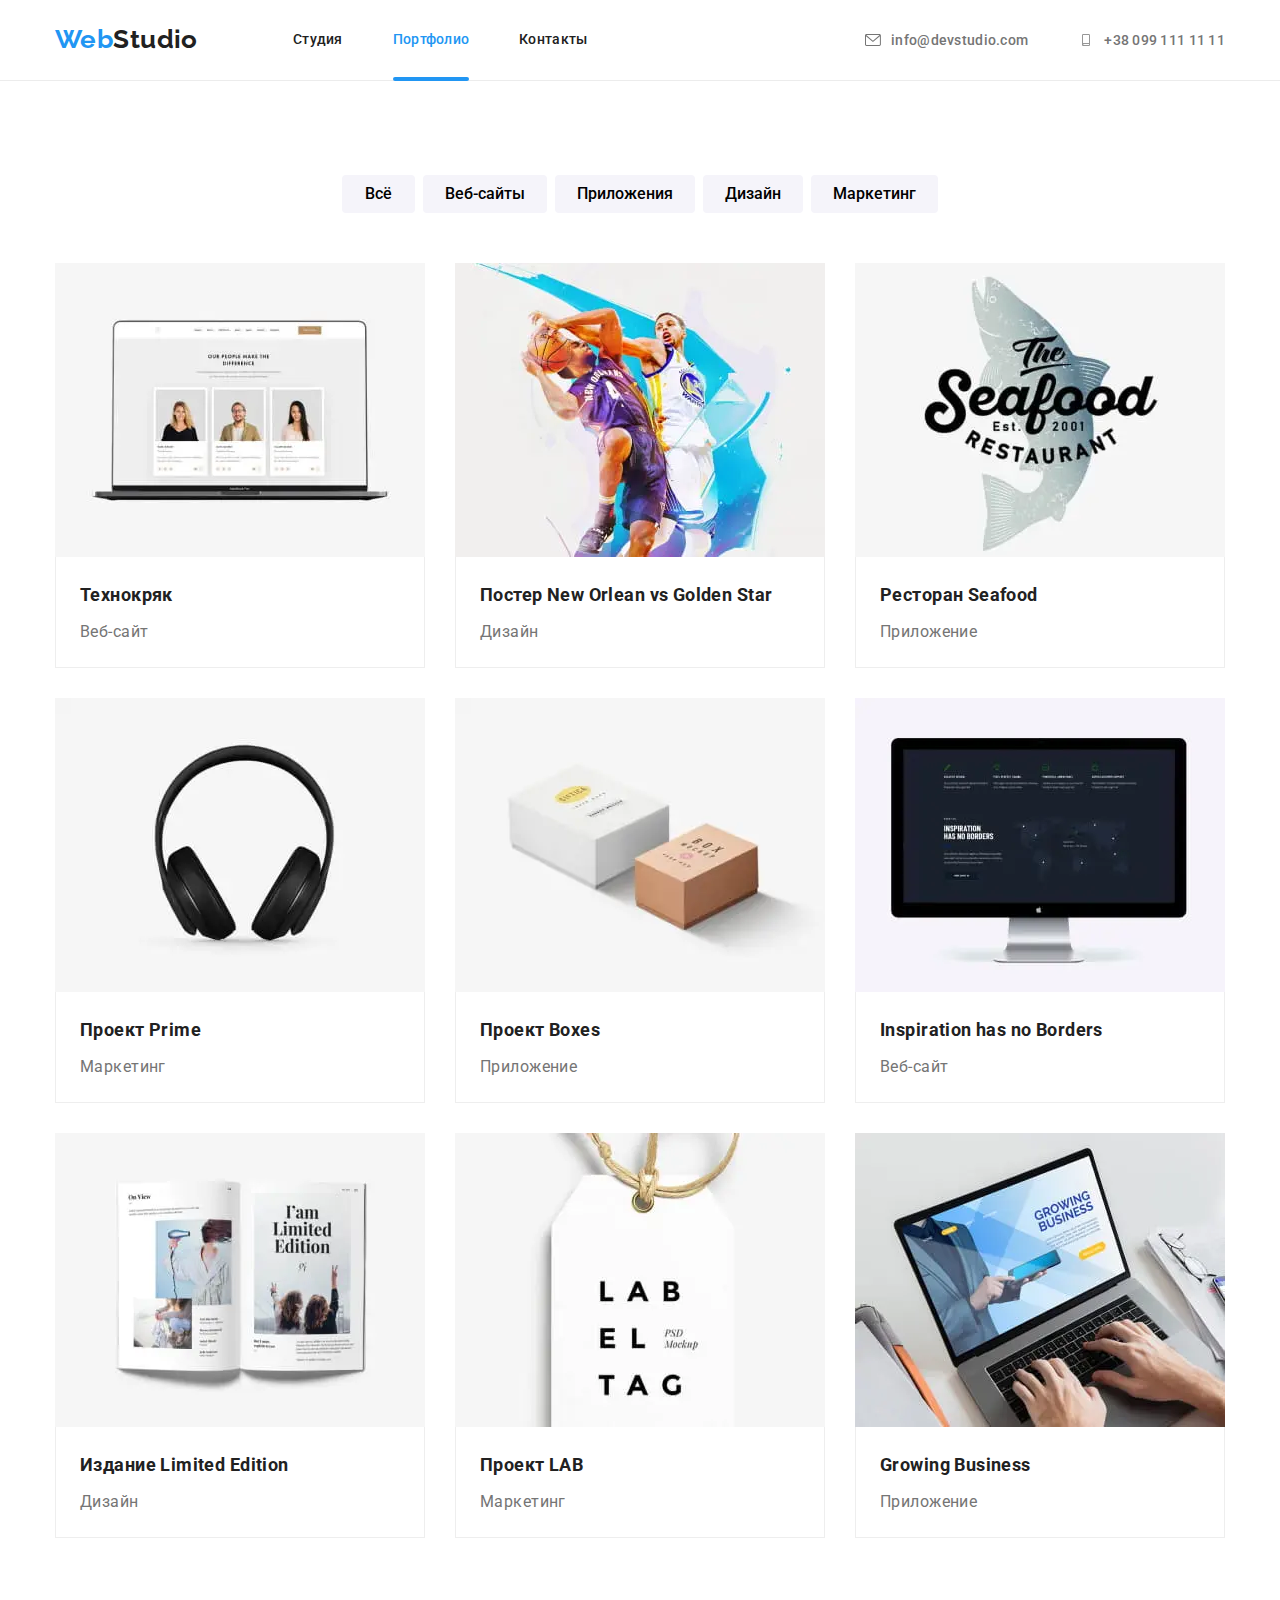
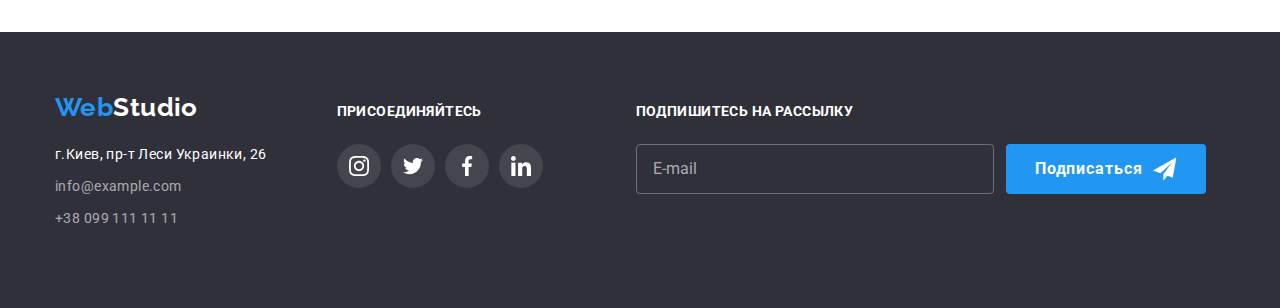
==== commit b94dc417: "." ====
--- a/portfolio.html
+++ b/portfolio.html
@@ -8,7 +8,8 @@
     <title>Portfolio</title>
     <link rel="preconnect" href="https://fonts.googleapis.com">
     <link rel="preconnect" href="https://fonts.gstatic.com" crossorigin>
-    <link href="https://fonts.googleapis.com/css2?family=Raleway:wght@700&family=Roboto:wght@400;500;700&display=swap"
+    <link
+        href="https://fonts.googleapis.com/css2?family=Raleway:wght@700&family=Roboto:wght@400;500;700;900&display=swap"
         rel="stylesheet">
     <link rel="stylesheet"
         href="https://cdnjs.cloudflare.com/ajax/libs/modern-normalize/1.0.0/modern-normalize.min.css" />
--- a/css/main.min.css
+++ b/css/main.min.css
@@ -1,2 +1,2 @@
-:root{--primary-text-color: #757575;--primary-heading-color: #212121;--accent-color: #2196f3;--primary-background-color: #fff;--secondary-text-color: #fff;--secondary-background-color: #2f303a;--primary-time-duration: 250ms cubic-bezier(0.4, 0, 0.2, 1);--main-font: "Roboto", sans-serif}.visually-hidden{position:absolute;width:1px;height:1px;margin:-1px;border:0;padding:0;white-space:nowrap;clip-path:inset(100%);clip:rect(0 0 0 0);overflow:hidden}h1,h2,h3,h4,h5,h6,ul,p{margin:0;padding:0}body{font-family:var(--main-font);background-color:var(--primary-background-color);color:var(--primary-text-color);font-size:14px;font-weight:400;font-style:normal;letter-spacing:0.03em}img{display:block}ul,ol [class]{list-style:none}.link{text-decoration:none}h2,h3{color:var(--primary-heading-color)}.section{padding-top:60px;padding-bottom:60px;margin:0 auto}@media screen and (max-width: 767px){.section{padding-top:94px;padding-bottom:94px}}@media screen and (min-width: 768px){.section{padding-top:94px;padding-bottom:94px}}@media screen and (min-width: 1200px){.section{padding-top:94px;padding-bottom:94px}}@media screen and (max-width: 767px){.portfolio-nav.section{padding-top:60px}}@media screen and (min-width: 768px) and (max-width: 1199px){.portfolio-nav.section{padding-top:140px}}.container{max-width:480px;margin-left:auto;margin-right:auto;padding-left:15px;padding-right:15px}@media screen and (min-width: 768px){.container{max-width:768px}}@media screen and (min-width: 1200px){.container{max-width:1200px}}.container_wrapper{display:flex;align-items:center}.backdrop{position:fixed;top:0;left:0;width:100vw;height:100vh;background-color:rgba(0,0,0,0.6);opacity:1;visibility:visible;pointer-events:auto;transition:opacity var(--primary-time-duration)}.backdrop.is-hidden{opacity:0;visibility:hidden;pointer-events:auto;transition:opacity var(--primary-time-duration),visibility var(--primary-time-duration)}.button{font-family:var(--main-font);cursor:pointer;border-radius:4px}.footer-submit_button-submit{display:flex;align-items:center;font-weight:700;font-size:16px;letter-spacing:0.06em;line-height:1.87;background-color:var(--accent-color);color:var(--secondary-text-color);padding:10px 29px;width:200px;height:50px;border:none}@media screen and (max-width: 1199px){.footer-submit_button-submit{margin:0 auto}}.footer-submit_button-submit-icon{fill:currentColor;margin-left:10px}.modal-form-btn{align-self:center;padding:12px 20px;font-weight:600;font-size:12px;line-height:1.33;letter-spacing:0.09em;text-transform:uppercase;border:1px solid var(--accent-color);border-radius:25px;background-color:transparent;cursor:pointer;transition:color 250ms linear, background-color 250ms linear}.modal-form-btn:hover,.modal-form-btn:focus{color:#ffffff;background-color:var(--accent-color)}.modal-form_checkbox-link{color:#2196F3}.logo{font-family:"Raleway";font-size:26px;font-weight:bold;line-height:1.2;width:145px;height:31px}.webstudio{color:var(--accent-color)}.burger-button,.mobile-menu__close{background-color:transparent;border:none;padding:0;margin-left:auto;line-height:0}.burger-button__icon{fill:#000000}.burger-button:hover .burger-button__icon,.burger-button:focus .burger-button__icon{fill:var(--accent-color)}.mobile-menu{position:fixed;overflow:auto;top:0;left:0;width:100vw;height:100vh;background-color:var(--primary-background-color);transform:translateY(-100%);transition:transform 500ms linear}.mobile-menu.is-open{transform:translateY(0%)}.mobile-menu__container{position:relative;padding-top:48px;padding-bottom:48px;padding-left:40px}.mobile-menu__close{position:absolute;top:10px;right:15px}.mobile-menu__close:hover .mobile-menu__close-icon,.mobile-menu__close:focus .mobile-menu__close-icon{fill:var(--accent-color)}@media screen and (min-width: 768px){.burger-button{display:none}.mobile-menu{display:none}}.mobile-menu__nav{margin-bottom:302px}.mobile-menu__item:not(:last-child){margin-bottom:32px}.mobile-menu__link{font-size:40px;font-weight:500;line-height:1.18;color:var(--primary-heading-color)}.mobile-menu__link:hover,.mobile-menu__link:focus{color:var(--accent-color)}.mobile-menu__link.current{color:var(--accent-color)}.mobile-adress_mail:not(:last-child){margin-bottom:32px}.mobile-adress_link{font-size:24px;font-weight:500;line-height:1.17;color:var(--primary-text-color)}.mobile-adress_link.number{color:var(--accent-color);font-size:34px}.mobile-adress_list{margin-bottom:64px}.mobile-social{display:flex}.mobile-social_item{padding:10px 20px}.mobile-social_item:not(:last-child){border-right:1px solid rgba(33,33,33,0.2)}.mobile-social_item:first-child{padding-left:0}.mobile-social_item:last-child{padding-right:0}.mobile-social_link{font-size:15px;font-weight:500;line-height:1.2;color:var(--accent-color)}.modal-form{display:flex;flex-direction:column}.modal-form_head{text-align:center;font-weight:700;line-height:1.17;font-size:20px;margin-bottom:30px;color:var(--primary-heading-color)}.modal-form_field{font-size:12px;line-height:1.17;margin-bottom:10px}.modal-form_field:nth-last-child(4){margin-bottom:20px}.modal-form_input-wrapper{position:relative;display:block;margin-top:8px}.modal-form_input{width:100%;height:40px;border:1px solid rgba(33,33,33,0.2);border-radius:4px;padding-left:42px}.modal-form_input:focus{border-color:var(--accent-color);outline:none}.modal-form_input-icon{position:absolute;top:50%;left:12px;transform:translateY(-50%);display:block;width:18px;height:18px;fill:var(--primary-heading-color)}.modal-form_input:focus+.modal-form_input-icon{fill:var(--accent-color)}.modal-form_message{width:100%;height:120px;margin-top:8px;resize:none;border:1px solid rgba(33,33,33,0.2);border-radius:4px;padding:12px 16px}.modal-form_message:focus{border-color:var(--accent-color);outline:none}.modal-form_message::placeholder{color:rgba(117,117,117,0.5)}.modal-form_checkbox-label{display:flex;justify-content:center;align-items:center;font-size:14px;line-height:1.71;margin-bottom:30px}.modal-form_checkbox-label::before{display:block;content:"";width:18px;height:18px;border:1px solid #303030;border-radius:4px;cursor:pointer;margin-right:10px}.modal-form_checkbox:checked+.modal-form_checkbox-label::before{background-image:url("../images/icon-check.svg")}.modal{position:absolute;top:50%;left:50%;transform:translate(-50%, -50%);width:528px;min-height:581px;padding:40px;background-color:#ffffff;border-radius:4px;overflow:auto}@media screen and (max-width: 767px){.modal{width:96vw;height:96vh}}.close-button{display:flex;justify-content:center;align-items:center;position:absolute;top:8px;right:8px;width:30px;height:30px;border-radius:50%;border:1px solid rgba(0,0,0,0.1);background-color:transparent;padding:0;cursor:pointer}.modal_button-close{fill:#000000}.close-button:hover>.modal_button-close,.close-button:focus>.modal_button-close{fill:var(--accent-color)}.social-list{display:flex;justify-content:center;align-items:center;fill:#afb1b8}.social-list_link{display:flex;justify-content:center;align-items:center;width:44px;height:44px;border-radius:50%;background-color:#ffffff;transition:background-color var(--primary-time-duration)}.social-list_link:hover,.social-list_link:focus{background-color:#2196f3}.social-list_item:not(:last-child){margin-right:10px}.social-list_link-img{fill:#afb1b8;transition:fill var(--primary-time-duration)}.social-list_link:hover>.social-list_link-img,.social-list_link:focus>.social-list_link-img{fill:var(--secondary-text-color)}.article_sub-title{font-weight:700;font-size:14px;line-height:1.14;text-align:center;text-transform:uppercase;margin-bottom:10px}@media screen and (min-width: 768px){.article_list{display:flex;flex-wrap:wrap}}.article_text{line-height:1.71}.article_item{width:100%}@media screen and (min-width: 768px){.article_item{width:354px}}@media screen and (min-width: 768px) and (max-width: 1199px){.article_item:nth-child(odd){margin-right:30px}.article_item:nth-child(-n+2){margin-bottom:30px}}@media screen and (min-width: 1200px){.article_item{max-width:270px}}@media screen and (min-width: 1200px){.article_item:not(:last-child){margin-right:30px}}.article_sub-title.first::before{content:"";display:block;max-width:450px;height:120px;background-image:url("../images/main/antenna.svg");background-color:#f5f4fa;background-size:70px, 70px;background-repeat:no-repeat;background-position:center center;margin-bottom:30px}@media screen and (min-width: 768px){.article_sub-title.first::before{max-width:354px}}@media screen and (min-width: 1200px){.article_sub-title.first::before{max-width:270px}}.article_sub-title.second::before{content:"";display:block;max-width:450px;height:120px;background-image:url("../images/main/clock.svg");background-color:#f5f4fa;background-size:70px, 70px;background-repeat:no-repeat;background-position:center center;margin-bottom:30px}@media screen and (min-width: 768px){.article_sub-title.second::before{max-width:354px}}@media screen and (min-width: 1200px){.article_sub-title.second::before{max-width:270px}}.article_sub-title.third::before{content:"";display:block;max-width:450px;height:120px;background-image:url("../images/main/diagram.svg");background-color:#f5f4fa;background-size:70px, 70px;background-repeat:no-repeat;background-position:center center;margin-bottom:30px}@media screen and (min-width: 768px){.article_sub-title.third::before{max-width:354px}}@media screen and (min-width: 1200px){.article_sub-title.third::before{max-width:270px}}.article_sub-title.fourth::before{content:"";display:block;max-width:450px;height:120px;background-image:url("../images/main/astronaut.svg");background-color:#f5f4fa;background-size:70px, 70px;background-repeat:no-repeat;background-position:center center;margin-bottom:30px}@media screen and (min-width: 768px){.article_sub-title.fourth::before{max-width:354px}}@media screen and (min-width: 1200px){.article_sub-title.fourth::before{max-width:270px}}.clients-section{display:flex;justify-content:center}.clients_title{font-size:28px;line-height:1.16;letter-spacing:0.03em;margin-bottom:60px;text-align:center}@media screen and (min-width: 1200px){.clients_title{font-size:36px;margin-bottom:50px}}.clients-list{display:flex;justify-content:center;align-items:center;fill:#afb1b8}@media screen and (max-width: 767px){.clients-list{display:flex;flex-direction:column;align-items:center}}@media screen and (max-width: 767px){.clients-list_item:not(:last-child){margin-bottom:30px}}@media screen and (min-width: 768px) and (max-width: 1199px){.clients-list{display:flex;flex-wrap:wrap}}@media screen and (min-width: 768px) and (max-width: 1199px){.clients-list_item:not(:nth-last-child(-n+3)){margin-bottom:30px}.clients-list_item:not(:nth-last-child(3n+1)){margin-right:30px}}@media screen and (min-width: 1200px){.clients-list_item:not(:last-child){margin-right:30px}}.clients-list_link{display:flex;justify-content:center;align-items:center;width:170px;height:92px;border:1px solid #afb1b8;border-radius:4px;transition:border-color var(--primary-time-duration)}.clients-list_link:hover,.clients-list_link:focus{border-color:#2196f3}.clients-list_link-img{fill:#afb1b8;transition:fill var(--primary-time-duration)}.clients-list_link:hover>.clients-list_link-img,.clients-list_link:focus>.clients-list_link-img{fill:#2196f3}.footer{line-height:1.71;background-color:var(--secondary-background-color);color:var(--secondary-text-color);padding-top:60px;padding-bottom:60px;margin:0 auto}.footer address{display:flex;flex-direction:column}@media screen and (max-width: 1199px){.footer{text-align:center}.footer-adress_logo.logo{margin:0 auto}.footer-adress_container{margin-bottom:60px}}.footer-social_list{display:flex;justify-content:center;align-items:center;margin-bottom:60px}@media screen and (min-width: 768px) and (max-width: 1199px){.footer-adress_logo.logo{display:block}.footer-adress_container{margin-bottom:60px;width:232px}.footer_container-wrapper{display:flex;flex-wrap:wrap;align-items:baseline;justify-content:space-around}.footer-submit_container{margin:0 auto}.footer-adress_link:not(:nth-last-child(-n+1)){margin-bottom:9px}.footer-social_links-container{width:206px}}@media screen and (min-width: 1200px){.footer_container-wrapper{display:flex;flex-wrap:wrap;align-items:baseline}.footer-adress_container{margin-right:70px}.footer-social_links-container{display:flex;flex-direction:column;margin-right:93px}.footer-submit_form-input{width:358px;height:50px}.footer-submit_form-input-wrapper{display:flex}}.footer-adress_link{font-weight:400;font-style:normal;color:rgba(255,255,255,0.6);transition:color var(--primary-time-duration)}.footer-adress_link:hover,.footer-adress_link:focus{color:var(--accent-color)}.footer-adress_link:not(:nth-last-child(-n+1)){margin-bottom:8px}.footer-adress_logo.logo{display:block;color:var(--secondary-text-color);margin-bottom:20px}.adress-phyth{color:var(--secondary-text-color)}.footer-social_list{fill:#afb1b8}.footer-social_title{text-transform:uppercase;font-size:14px;color:var(--secondary-text-color);margin-bottom:20px}.footer-social_link{display:flex;justify-content:center;align-items:center;width:44px;height:44px;border-radius:50%;background-color:rgba(255,255,255,0.1);transition:background-color var(--primary-time-duration)}.footer-social_link:hover,.footer-social_link:focus{background-color:#2196f3}.footer-social_item:not(:last-child){margin-right:10px}.footer-social_link-img{fill:var(--secondary-text-color)}.footer-submit_head{display:block;text-transform:uppercase;margin-bottom:20px}.footer-submit_form-input{border:1px solid rgba(255,255,255,0.3);border-radius:4px;padding:15px 16px;margin-right:12px;color:var(--secondary-text-color);background:none;margin-bottom:20px}.footer-submit_form-input::placeholder{font-size:16px;color:rgba(255,255,255,0.6)}@media screen and (max-width: 479px){.footer-submit_form-input{width:100%}}@media screen and (min-width: 480px) and (max-width: 1199px){.footer-submit_form-input{width:450px;height:50px}}.section.gallery-wrapper{padding-top:0px}.gallery-title{text-align:center;font-weight:700;font-size:36px;line-height:1.71;margin-bottom:50px}.gallery-list{display:flex;justify-content:space-between}.gallery-list_item{position:relative;width:370px}.gallery-list_item:not(:nth-last-child(-n+1)){margin-right:30px}.gallery-list_overlay{position:absolute;width:100%;height:70px;left:0;bottom:0;text-align:center;text-transform:uppercase;padding:27px 20px;font-weight:700;font-size:14px;line-height:1.17;color:var(--secondary-text-color);background-color:rgba(47,48,58,0.8)}@media screen and (max-width: 1199px){.gallery{display:none}}.header{border-bottom:1px solid #ececec;margin:0 auto}@media screen and (max-width: 767px){.header{padding:15px 10px}}@media screen and (max-width: 767px){.site-nav{display:none}.header-adress_list{display:none}}@media screen and (min-width: 768px) and (max-width: 1199px){.header-adress_list{margin-left:auto}.header-adress_mail{margin-bottom:10px}}@media screen and (min-width: 1200px){.header-adress_list{display:flex;justify-content:center;margin-left:auto}}.site-nav_list{display:flex}.site-nav_item:not(:nth-last-child(-n+1)){margin-right:50px}.site-nav_link{display:block;position:relative;font-weight:500;font-size:14px;letter-spacing:0.02em;color:var(--primary-heading-color);padding:32px 0px;line-height:1.14;transition:color var(--primary-time-duration)}.site-nav_link:hover,.site-nav_link:focus{color:var(--accent-color)}.site-nav_link.current{color:var(--accent-color)}.site-nav_link.current:after{content:"";position:absolute;display:block;background-color:var(--accent-color);width:100%;height:4px;bottom:-1px;border-radius:2px}.header-adress_image{margin-right:10px;fill:currentColor}@media screen and (min-width: 1200px){.header-adress_mail:not(:last-child){margin-right:50px}}.header-adress_link{font-weight:500;letter-spacing:0.02em;color:var(--primary-text-color);display:flex;align-items:center;transition:color var(--primary-time-duration)}.header-adress_link:hover,.header-adress_link:focus{color:var(--accent-color)}.header_logo.logo{color:var(--primary-heading-color)}@media screen and (min-width: 768px) and (max-width: 1199px){.header_logo{margin-right:88px}}@media screen and (min-width: 1200px){.header_logo{margin-right:93px}}.hero{text-align:center;background-image:linear-gradient(rgba(47,48,58,0.4), rgba(47,48,58,0.4)),url(../images/main/background/hero-bg-mobile.jpg);background-repeat:no-repeat;background-position:center;background-size:cover;background-color:#c4c4c4;color:var(--secondary-text-color)}.hero.section{width:100%;padding-top:118px;padding-bottom:118px}@media screen and (min-device-pixel-ratio: 2) and (max-width: 767px), (min-resolution: 192dpi) and (max-width: 767px), (min-resolution: 2dppx) and (max-width: 767px){.hero{background-image:linear-gradient(rgba(47,48,58,0.4), rgba(47,48,58,0.4)),url(../images/main/background/x2/hero-bg-mobile@2x.jpg)}}@media screen and (min-width: 768px){.hero{background-image:linear-gradient(rgba(47,48,58,0.4), rgba(47,48,58,0.4)),url(../images/main/background/hero-bg-tablet.jpg)}}@media screen and (min-device-pixel-ratio: 2) and (min-width: 768px), (min-resolution: 192dpi) and (min-width: 768px), (min-resolution: 2dppx) and (min-width: 768px){.hero{background-image:linear-gradient(rgba(47,48,58,0.4), rgba(47,48,58,0.4)),url(../images/main/background/x2/hero-bg-tablet@2x.jpg)}}@media screen and (min-width: 1200px){.hero{background-image:linear-gradient(rgba(47,48,58,0.4), rgba(47,48,58,0.4)),url(../images/main/background/hero-bg-desktop.jpg)}}@media screen and (min-device-pixel-ratio: 2) and (min-width: 1200px), (min-resolution: 192dpi) and (min-width: 1200px), (min-resolution: 2dppx) and (min-width: 1200px){.hero{background-image:linear-gradient(rgba(47,48,58,0.4), rgba(47,48,58,0.4)),url(../images/main/background/x2/hero-bg-desktop@2x.jpg)}}@media screen and (min-width: 1200px){.hero.section{padding-top:200px;padding-bottom:200px}}.hero_title{letter-spacing:0.06em;font-weight:900;font-size:26px;line-height:1.36;margin-bottom:30px;margin-right:auto;margin-left:auto;text-transform:uppercase}@media screen and (min-width: 480px){.hero_title{max-width:360px}}@media screen and (min-width: 1200px){.hero_title{max-width:696px;font-size:44px}}.button-order{font-weight:700;font-size:16px;letter-spacing:0.06em;line-height:1.87;margin:0 auto;background-color:var(--accent-color);color:var(--secondary-text-color);padding:10px 32px;min-width:200px;border:none;transition:background-color var(--primary-time-duration)}.button-order:hover,.button-order:focus{background-color:#188ce8}.team{background-color:#f5f4fa}.team_list{font-size:16px;text-align:center;margin:0 auto;border-bottom-left-radius:4px;border-bottom-right-radius:4px}@media screen and (min-width: 768px){.team_list{display:flex;flex-wrap:wrap}}.team_title{text-align:center;font-weight:700;font-size:28px;line-height:1.71;margin-bottom:50px}@media screen and (min-width: 1200px){.team_title{font-size:36px}}.team_sub-title{font-weight:500;font-size:16px;line-height:1.19;margin-bottom:10px}.team_item{background-color:var(--primary-background-color);border-radius:0px 0px 4px 4px;box-shadow:0px 1px 3px rgba(0,0,0,0.12),0px 1px 1px rgba(0,0,0,0.14),0px 2px 1px rgba(0,0,0,0.2)}@media screen and (max-width: 767px){.team_item{max-width:450px}.team_item:not(:last-child){margin-bottom:30px}}@media screen and (min-width: 768px){.team_item{max-width:354px}}@media screen and (min-width: 768px) and (max-width: 1199px){.team_item:nth-child(odd){margin-right:30px}.team_item:nth-child(-n+2){margin-bottom:30px}}@media screen and (min-width: 1200px){.team_item{max-width:270px}.team_item:not(:last-child){margin-right:30px}}.team_text{line-height:1.19;margin-bottom:16px}.team_box{padding:30px 20px}.portfolio-nav_list{display:flex;flex-wrap:wrap;margin-bottom:40px}@media screen and (min-width: 768px){.portfolio-nav_list{justify-content:center;margin-bottom:50px}}.portfolio-nav_item:not(:nth-last-child(-n+2)){margin-bottom:15px}.portfolio-nav_item:not(:nth-last-child(-n+1)){margin-right:8px}.portfolio-nav_button{border:none;min-width:73px;min-height:38px;padding:0px 22px;font-weight:500;font-size:16px;line-height:1.62;text-align:center;background-color:#f5f4fa;transition:background-color var(--primary-time-duration),color var(--primary-time-duration),box-shadow var(--primary-time-duration)}.portfolio-nav_button:hover,.portfolio-nav_button:focus{background-color:var(--accent-color);color:#f5f4fa;box-shadow:0px 3px 1px rgba(0,0,0,0.1),0px 1px 2px rgba(0,0,0,0.08),0px 2px 2px rgba(0,0,0,0.12)}@media screen and (min-width: 768px){.portfolio-card-list{display:flex;flex-wrap:wrap;align-items:center}}.portfolio-card_item{background:var(--primary-background-color)}@media screen and (max-width: 767px){.portfolio-card_item:not(:last-child){margin-bottom:30px}}@media screen and (min-width: 768px) and (max-width: 1199px){.portfolio-card_item:not(:nth-last-child(-n+2)){margin-bottom:30px}.portfolio-card_item:not(:nth-last-child(even)){margin-right:30px}}@media screen and (min-width: 1200px){.portfolio-card_item:not(:nth-last-child(-n+3)){margin-bottom:30px}.portfolio-card_item:not(:nth-last-child(3n+1)){margin-right:30px}}.portfolio-card_link{display:block;transition:box-shadow var(--primary-time-duration)}.portfolio-card_link:hover,.portfolio-card_link:focus{box-shadow:0px 1px 1px rgba(0,0,0,0.12),0px 4px 4px rgba(0,0,0,0.06),1px 4px 6px rgba(0,0,0,0.16)}.portfolio-card_container{padding:20px 24px;border-left:1px solid #eeeeee;border-right:1px solid #eeeeee;border-bottom:1px solid #eeeeee}.portfolio-card_sub-title{font-weight:700;font-size:18px;line-height:2;margin-bottom:4px}.portfolio-card_text{color:var(--primary-text-color);font-weight:400;font-size:16px;line-height:1.87}.portfolio-card_img-wrapper{position:relative;overflow:hidden}.portfolio-card_overlay{position:absolute;top:0;left:0;width:100%;height:100%;font-size:18px;line-height:1.554;padding:77px 24px;color:#ffffff;background-color:rgba(33,150,243,0.9);overflow:auto;transform:translateY(110%);transition:transform var(--primary-time-duration)}.portfolio-card_link:hover .portfolio-card_overlay,.portfolio-card_link:focus .portfolio-card_overlay{transform:translateY(0%)}@media screen and (min-width: 768px){.portfolio-card_overlay{padding:49px 24px}}@media screen and (min-width: 1200px){.portfolio-card_overlay{padding:63px 24px}}
+:root{--primary-text-color: #757575;--primary-heading-color: #212121;--accent-color: #2196f3;--primary-background-color: #fff;--secondary-text-color: #fff;--secondary-background-color: #2f303a;--primary-time-duration: 250ms cubic-bezier(0.4, 0, 0.2, 1);--main-font: "Roboto", sans-serif}.visually-hidden{position:absolute;width:1px;height:1px;margin:-1px;border:0;padding:0;white-space:nowrap;clip-path:inset(100%);clip:rect(0 0 0 0);overflow:hidden}h1,h2,h3,h4,h5,h6,ul,p{margin:0;padding:0}body{font-family:var(--main-font);background-color:var(--primary-background-color);color:var(--primary-text-color);font-size:14px;font-weight:400;font-style:normal;letter-spacing:0.03em}img{display:block;width:100%;height:auto}ul,ol [class]{list-style:none}.link{text-decoration:none}h2,h3{color:var(--primary-heading-color)}.section{padding-top:60px;padding-bottom:60px;margin:0 auto}@media screen and (min-width: 1199px){.section{padding-top:60px;padding-bottom:60px}}@media screen and (min-width: 1200px){.section{padding-top:94px;padding-bottom:94px}}@media screen and (max-width: 767px){.portfolio-nav.section{padding-top:60px}}.container{max-width:100%;margin-left:auto;margin-right:auto;padding-left:15px;padding-right:15px}@media screen and (max-width: 767px){.container{max-width:480px}}@media screen and (min-width: 768px){.container{max-width:768px}}@media screen and (min-width: 1200px){.container{max-width:1200px}}.container_wrapper{display:flex;align-items:center}.backdrop{position:fixed;top:0;left:0;width:100vw;height:100vh;background-color:rgba(0,0,0,0.6);opacity:1;visibility:visible;pointer-events:auto;transition:opacity var(--primary-time-duration)}.backdrop.is-hidden{opacity:0;visibility:hidden;pointer-events:auto;transition:opacity var(--primary-time-duration),visibility var(--primary-time-duration)}.button{font-family:var(--main-font);cursor:pointer;border-radius:4px}.footer-submit_button-submit{display:flex;align-items:center;font-weight:700;font-size:16px;letter-spacing:0.06em;line-height:1.87;background-color:var(--accent-color);color:var(--secondary-text-color);padding:10px 29px;width:200px;height:50px;border:none}@media screen and (max-width: 1199px){.footer-submit_button-submit{margin:0 auto}}.footer-submit_button-submit-icon{fill:currentColor;margin-left:10px}.modal-form-btn{align-self:center;padding:12px 20px;font-weight:600;font-size:12px;line-height:1.33;letter-spacing:0.09em;text-transform:uppercase;border:1px solid var(--accent-color);border-radius:25px;background-color:transparent;cursor:pointer;transition:color 250ms linear, background-color 250ms linear}.modal-form-btn:hover,.modal-form-btn:focus{color:#ffffff;background-color:var(--accent-color)}.modal-form_checkbox-link{color:#2196F3}.logo{font-family:"Raleway";font-size:26px;font-weight:bold;line-height:1.2;width:145px;height:31px}.webstudio{color:var(--accent-color)}.burger-button,.mobile-menu__close{background-color:transparent;border:none;padding:0;margin-left:auto;line-height:0}.burger-button__icon{fill:#000000}.burger-button:hover .burger-button__icon,.burger-button:focus .burger-button__icon{fill:var(--accent-color)}.mobile-menu{position:fixed;overflow:auto;z-index:1;top:0;left:0;width:100vw;height:100vh;background-color:var(--primary-background-color);transform:translateY(-100%);transition:transform 500ms linear}.mobile-menu.is-open{transform:translateY(0%)}.mobile-menu__container{display:flex;flex-direction:column;justify-content:space-between;position:relative;padding:48px 40px;height:100%}.mobile-menu__close{position:absolute;top:10px;right:15px}.mobile-menu__close:hover .mobile-menu__close-icon,.mobile-menu__close:focus .mobile-menu__close-icon{fill:var(--accent-color)}@media screen and (min-width: 768px){.burger-button{display:none}}.mobile-menu__item:not(:last-child){margin-bottom:32px}.mobile-menu__link{font-size:40px;font-weight:500;line-height:1.18;color:var(--primary-heading-color)}.mobile-menu__link:hover,.mobile-menu__link:focus{color:var(--accent-color)}.mobile-menu__link.current{color:var(--accent-color)}.mobile-adress_mail:not(:last-child){margin-bottom:32px}.mobile-adress_link{font-size:24px;font-weight:500;line-height:1.17;color:var(--primary-text-color)}.mobile-adress_link.number{color:var(--accent-color);font-size:34px}.mobile-adress_list{margin-bottom:64px}.mobile-social{display:flex}.mobile-social_item{padding:10px 20px}.mobile-social_item:not(:last-child){border-right:1px solid rgba(33,33,33,0.2)}.mobile-social_item:first-child{pading-left:-15px}.mobile-social_item:last-child{pading-right:-15px}@media screen and (max-width: 450px){.mobile-adress_link.number{font-size:26px}.mobile-social{flex-direction:column;align-items:center}.mobile-social_item{padding-left:0;padding-right:0}.mobile-social_item:not(:last-child){margin-bottom:10px;border:none}.mobile-social_item:last-child{margin:0}}.mobile-social_link{font-size:15px;font-weight:500;line-height:1.2;color:var(--accent-color)}.modal-form{display:flex;flex-direction:column}.modal-form_head{text-align:center;font-weight:700;line-height:1.17;font-size:20px;margin-bottom:30px;color:var(--primary-heading-color)}.modal-form_field{font-size:12px;line-height:1.17;margin-bottom:10px}.modal-form_field:nth-last-child(4){margin-bottom:20px}.modal-form_input-wrapper{position:relative;display:block;margin-top:8px}.modal-form_input{width:100%;height:40px;border:1px solid rgba(33,33,33,0.2);border-radius:4px;padding-left:42px}.modal-form_input:focus{border-color:var(--accent-color);outline:none}.modal-form_input-icon{position:absolute;top:50%;left:12px;transform:translateY(-50%);display:block;width:18px;height:18px;fill:var(--primary-heading-color)}.modal-form_input:focus+.modal-form_input-icon{fill:var(--accent-color)}.modal-form_message{width:100%;height:120px;margin-top:8px;resize:none;border:1px solid rgba(33,33,33,0.2);border-radius:4px;padding:12px 16px}.modal-form_message:focus{border-color:var(--accent-color);outline:none}.modal-form_message::placeholder{color:rgba(117,117,117,0.5)}.modal-form_checkbox-label{display:flex;justify-content:center;align-items:center;font-size:14px;line-height:1.71;margin-bottom:30px}.modal-form_checkbox-label::before{display:block;content:"";min-width:18px;min-height:18px;border:1px solid #303030;border-radius:4px;cursor:pointer;margin-right:6px}.modal-form_checkbox:checked+.modal-form_checkbox-label::before{background-image:url("../images/icon-check.svg")}@media screen and (max-width: 767px){.modal-form_checkbox-label{font-size:12px}}.modal{position:absolute;top:50%;left:50%;transform:translate(-50%, -50%);width:96vw;height:96vh;max-height:610px;padding:40px;background-color:#ffffff;border-radius:4px;overflow:auto}@media screen and (max-width: 479px){.modal{width:96vw;height:96vh}}@media screen and (min-width: 480px){.modal{width:450px}}@media screen and (min-width: 768px){.modal{width:528px}}.close-button{display:flex;justify-content:center;align-items:center;position:absolute;top:8px;right:8px;width:30px;height:30px;border-radius:50%;border:1px solid rgba(0,0,0,0.1);background-color:transparent;padding:0;cursor:pointer}.modal_button-close{fill:#000000}.close-button:hover>.modal_button-close,.close-button:focus>.modal_button-close{fill:var(--accent-color)}.social-list{display:flex;justify-content:center;align-items:center;fill:#afb1b8}.social-list_link{display:flex;justify-content:center;align-items:center;width:44px;height:44px;border-radius:50%;background-color:#ffffff;transition:background-color var(--primary-time-duration)}.social-list_link:hover,.social-list_link:focus{background-color:#2196f3}.social-list_item:not(:last-child){margin-right:10px}.social-list_link-img{fill:#afb1b8;transition:fill var(--primary-time-duration)}.social-list_link:hover>.social-list_link-img,.social-list_link:focus>.social-list_link-img{fill:var(--secondary-text-color)}.article_sub-title{font-weight:700;font-size:14px;line-height:1.14;text-align:center;text-transform:uppercase;margin-bottom:10px}@media screen and (min-width: 768px){.article_sub-title{text-align:left}}@media screen and (min-width: 768px){.article_list{display:flex;flex-wrap:wrap}}.article_text{line-height:1.71}.article_item{width:100%}@media screen and (min-width: 768px){.article_item{width:354px}}@media screen and (min-width: 768px) and (max-width: 1199px){.article_item:nth-child(odd){margin-right:30px}.article_item:nth-child(-n+2){margin-bottom:30px}}@media screen and (min-width: 1200px){.article_item{max-width:270px}}@media screen and (min-width: 1200px){.article_item:not(:last-child){margin-right:30px}}.article_sub-title.first::before{content:"";display:block;max-width:450px;height:120px;background-image:url("../images/main/antenna.svg");background-color:#f5f4fa;background-size:70px, 70px;background-repeat:no-repeat;background-position:center center;margin-bottom:30px}@media screen and (min-width: 768px){.article_sub-title.first::before{max-width:354px}}@media screen and (min-width: 1200px){.article_sub-title.first::before{max-width:270px}}.article_sub-title.second::before{content:"";display:block;max-width:450px;height:120px;background-image:url("../images/main/clock.svg");background-color:#f5f4fa;background-size:70px, 70px;background-repeat:no-repeat;background-position:center center;margin-bottom:30px}@media screen and (min-width: 768px){.article_sub-title.second::before{max-width:354px}}@media screen and (min-width: 1200px){.article_sub-title.second::before{max-width:270px}}.article_sub-title.third::before{content:"";display:block;max-width:450px;height:120px;background-image:url("../images/main/diagram.svg");background-color:#f5f4fa;background-size:70px, 70px;background-repeat:no-repeat;background-position:center center;margin-bottom:30px}@media screen and (min-width: 768px){.article_sub-title.third::before{max-width:354px}}@media screen and (min-width: 1200px){.article_sub-title.third::before{max-width:270px}}.article_sub-title.fourth::before{content:"";display:block;max-width:450px;height:120px;background-image:url("../images/main/astronaut.svg");background-color:#f5f4fa;background-size:70px, 70px;background-repeat:no-repeat;background-position:center center;margin-bottom:30px}@media screen and (min-width: 768px){.article_sub-title.fourth::before{max-width:354px}}@media screen and (min-width: 1200px){.article_sub-title.fourth::before{max-width:270px}}.clients-section{display:flex;justify-content:center}.clients_title{font-size:28px;line-height:1.16;letter-spacing:0.03em;margin-bottom:30px;text-align:center}@media screen and (min-width: 1200px){.clients_title{font-size:36px;margin-bottom:50px}}.clients-list{display:flex;justify-content:center;align-items:center;fill:#afb1b8;margin-top:-30px;margin-left:-30px}.clients-list_item{margin-top:30px;margin-left:30px}@media screen and (max-width: 767px){.clients-list{flex-wrap:wrap}}@media screen and (min-width: 768px) and (max-width: 1199px){.clients-list{flex-wrap:wrap}}.clients-list_link{display:flex;justify-content:center;align-items:center;width:170px;height:92px;border:1px solid #afb1b8;border-radius:4px;transition:border-color var(--primary-time-duration)}.clients-list_link:hover,.clients-list_link:focus{border-color:#2196f3}.clients-list_link-img{fill:#afb1b8;transition:fill var(--primary-time-duration)}.clients-list_link:hover>.clients-list_link-img,.clients-list_link:focus>.clients-list_link-img{fill:#2196f3}.footer{line-height:1.71;background-color:var(--secondary-background-color);color:var(--secondary-text-color);padding-top:60px;padding-bottom:60px;margin:0 auto}.footer address{display:flex;flex-direction:column}@media screen and (max-width: 1199px){.footer{text-align:center}.footer-adress_logo.logo{margin:0 auto}.footer-adress_container{margin-bottom:60px}}.footer-social_list{display:flex;justify-content:center;align-items:center;margin-bottom:60px}@media screen and (min-width: 768px) and (max-width: 1199px){.footer-adress_logo.logo{display:block}.footer-adress_container{margin-bottom:60px;width:232px}.footer_container-wrapper{display:flex;flex-wrap:wrap;align-items:baseline;justify-content:space-around}.footer-submit_container{margin:0 auto}.footer-adress_link:not(:nth-last-child(-n+1)){margin-bottom:9px}.footer-social_links-container{width:206px}}@media screen and (min-width: 1200px){.footer_container-wrapper{display:flex;flex-wrap:wrap;align-items:baseline}.footer-adress_container{margin-right:70px}.footer-social_links-container{display:flex;flex-direction:column;margin-right:93px}.footer-submit_form-input{width:358px;height:50px}.footer-submit_form-input-wrapper{display:flex}}.footer-adress_link{font-weight:400;font-style:normal;color:rgba(255,255,255,0.6);transition:color var(--primary-time-duration)}.footer-adress_link:hover,.footer-adress_link:focus{color:var(--accent-color)}.footer-adress_link:not(:nth-last-child(-n+1)){margin-bottom:8px}.footer-adress_logo.logo{display:block;color:var(--secondary-text-color);margin-bottom:20px}.adress-phyth{color:var(--secondary-text-color)}.footer-social_list{fill:#afb1b8}.footer-social_title{text-transform:uppercase;font-size:14px;color:var(--secondary-text-color);margin-bottom:20px}.footer-social_link{display:flex;justify-content:center;align-items:center;width:44px;height:44px;border-radius:50%;background-color:rgba(255,255,255,0.1);transition:background-color var(--primary-time-duration)}.footer-social_link:hover,.footer-social_link:focus{background-color:#2196f3}.footer-social_item:not(:last-child){margin-right:10px}.footer-social_link-img{fill:var(--secondary-text-color)}.footer-submit_head{display:block;text-transform:uppercase;margin-bottom:20px}.footer-submit_form-input{border:1px solid rgba(255,255,255,0.3);border-radius:4px;padding:15px 16px;margin-right:12px;color:var(--secondary-text-color);background:none;margin-bottom:20px}.footer-submit_form-input::placeholder{font-size:16px;color:rgba(255,255,255,0.6)}@media screen and (max-width: 479px){.footer-submit_form-input{width:100%}}@media screen and (min-width: 480px) and (max-width: 1199px){.footer-submit_form-input{width:450px;height:50px}}.section.gallery-wrapper{padding-top:0px}.gallery-title{text-align:center;font-weight:700;font-size:36px;line-height:1.71;margin-bottom:50px}.gallery-list{display:flex;justify-content:space-between}.gallery-list_item{position:relative;width:370px}.gallery-list_item:not(:nth-last-child(-n+1)){margin-right:30px}.gallery-list_overlay{position:absolute;width:100%;height:70px;left:0;bottom:0;text-align:center;text-transform:uppercase;padding:27px 20px;font-weight:700;font-size:14px;line-height:1.17;color:var(--secondary-text-color);background-color:rgba(47,48,58,0.8)}@media screen and (max-width: 1199px){.gallery{display:none}}.header{border-bottom:1px solid #ececec;margin:0 auto}@media screen and (max-width: 767px){.header{padding:15px 10px}}@media screen and (max-width: 767px){.site-nav{display:none}.header-adress_list{display:none}}@media screen and (min-width: 768px) and (max-width: 1199px){.header-adress_list{margin-left:auto}.header-adress_mail{margin-bottom:10px}}@media screen and (min-width: 1200px){.header-adress_list{display:flex;justify-content:center;margin-left:auto}}.site-nav_list{display:flex}.site-nav_item:not(:nth-last-child(-n+1)){margin-right:50px}.site-nav_link{display:block;position:relative;font-weight:500;font-size:14px;letter-spacing:0.02em;color:var(--primary-heading-color);padding:32px 0px;line-height:1.14;transition:color var(--primary-time-duration)}.site-nav_link:hover,.site-nav_link:focus{color:var(--accent-color)}.site-nav_link.current{color:var(--accent-color)}.site-nav_link.current:after{content:"";position:absolute;display:block;background-color:var(--accent-color);width:100%;height:4px;bottom:-1px;border-radius:2px}.header-adress_image{margin-right:10px;fill:currentColor}@media screen and (min-width: 1200px){.header-adress_mail:not(:last-child){margin-right:50px}}.header-adress_link{font-weight:500;letter-spacing:0.02em;color:var(--primary-text-color);display:flex;align-items:center;transition:color var(--primary-time-duration)}.header-adress_link:hover,.header-adress_link:focus{color:var(--accent-color)}.header_logo.logo{color:var(--primary-heading-color)}@media screen and (min-width: 768px) and (max-width: 1199px){.header_logo{margin-right:88px}}@media screen and (min-width: 1200px){.header_logo{margin-right:93px}}.hero{text-align:center;background-image:linear-gradient(rgba(47,48,58,0.4), rgba(47,48,58,0.4)),url(../images/main/background/hero-bg-mobile.jpg);background-repeat:no-repeat;background-position:center;background-size:cover;background-color:#c4c4c4;color:var(--secondary-text-color)}.hero.section{width:100%;padding-top:118px;padding-bottom:118px}@media screen and (min-device-pixel-ratio: 2) and (max-width: 767px), (min-resolution: 192dpi) and (max-width: 767px), (min-resolution: 2dppx) and (max-width: 767px){.hero{background-image:linear-gradient(rgba(47,48,58,0.4), rgba(47,48,58,0.4)),url(../images/main/background/x2/hero-bg-mobile@2x.jpg)}}@media screen and (min-width: 768px){.hero{background-image:linear-gradient(rgba(47,48,58,0.4), rgba(47,48,58,0.4)),url(../images/main/background/hero-bg-tablet.jpg)}}@media screen and (min-device-pixel-ratio: 2) and (min-width: 768px), (min-resolution: 192dpi) and (min-width: 768px), (min-resolution: 2dppx) and (min-width: 768px){.hero{background-image:linear-gradient(rgba(47,48,58,0.4), rgba(47,48,58,0.4)),url(../images/main/background/x2/hero-bg-tablet@2x.jpg)}}@media screen and (min-width: 1200px){.hero{background-image:linear-gradient(rgba(47,48,58,0.4), rgba(47,48,58,0.4)),url(../images/main/background/hero-bg-desktop.jpg)}}@media screen and (min-device-pixel-ratio: 2) and (min-width: 1200px), (min-resolution: 192dpi) and (min-width: 1200px), (min-resolution: 2dppx) and (min-width: 1200px){.hero{background-image:linear-gradient(rgba(47,48,58,0.4), rgba(47,48,58,0.4)),url(../images/main/background/x2/hero-bg-desktop@2x.jpg)}}@media screen and (min-width: 480px){.hero.section{max-width:480px}}@media screen and (min-width: 768px){.hero.section{max-width:768px}}@media screen and (min-width: 1200px){.hero.section{max-width:1600px;padding-top:200px;padding-bottom:200px}}.hero_title{letter-spacing:0.06em;font-weight:900;font-size:26px;line-height:1.36;margin-bottom:30px;margin-right:auto;margin-left:auto;text-transform:uppercase}@media screen and (min-width: 480px){.hero_title{max-width:360px}}@media screen and (min-width: 1200px){.hero_title{max-width:696px;font-size:44px}}.button-order{font-weight:700;font-size:16px;letter-spacing:0.06em;line-height:1.87;margin:0 auto;background-color:var(--accent-color);color:var(--secondary-text-color);padding:10px 32px;min-width:200px;border:none;transition:background-color var(--primary-time-duration)}.button-order:hover,.button-order:focus{background-color:#188ce8}.team{background-color:#f5f4fa}.team_list{font-size:16px;text-align:center;margin:0 auto;border-bottom-left-radius:4px;border-bottom-right-radius:4px}@media screen and (min-width: 768px){.team_list{display:flex;flex-wrap:wrap}}.team_title{text-align:center;font-weight:700;font-size:28px;line-height:1.71;margin-bottom:30px}@media screen and (min-width: 1200px){.team_title{font-size:36px;margin-bottom:50px}}.team_sub-title{font-weight:500;font-size:16px;line-height:1.19;margin-bottom:10px}.team_item{background-color:var(--primary-background-color);border-radius:0px 0px 4px 4px;box-shadow:0px 1px 3px rgba(0,0,0,0.12),0px 1px 1px rgba(0,0,0,0.14),0px 2px 1px rgba(0,0,0,0.2)}@media screen and (max-width: 767px){.team_item{max-width:450px}.team_item:not(:last-child){margin-bottom:30px}}@media screen and (min-width: 768px){.team_item{max-width:354px}}@media screen and (min-width: 768px) and (max-width: 1199px){.team_item:nth-child(odd){margin-right:30px}.team_item:nth-child(-n+2){margin-bottom:30px}}@media screen and (min-width: 1200px){.team_item{max-width:270px}.team_item:not(:last-child){margin-right:30px}}.team_text{line-height:1.19;margin-bottom:16px}.team_box{padding:30px 20px}.portfolio-nav_list{display:flex;flex-wrap:wrap;margin-bottom:40px}@media screen and (min-width: 768px){.portfolio-nav_list{justify-content:center;margin-bottom:30px}}@media screen and (min-width: 1200px){.portfolio-nav_list{margin-bottom:50px}}.portfolio-nav_item:not(:nth-last-child(-n+1)){margin-right:8px}@media screen and (max-width: 767px){.portfolio-nav_item:not(:nth-last-child(-n+2)){margin-bottom:15px}}.portfolio-nav_button{border:none;min-width:73px;min-height:38px;padding:0px 22px;font-weight:500;font-size:16px;line-height:1.62;text-align:center;background-color:#f5f4fa;transition:background-color var(--primary-time-duration),color var(--primary-time-duration),box-shadow var(--primary-time-duration)}.portfolio-nav_button:hover,.portfolio-nav_button:focus{background-color:var(--accent-color);color:#f5f4fa;box-shadow:0px 3px 1px rgba(0,0,0,0.1),0px 1px 2px rgba(0,0,0,0.08),0px 2px 2px rgba(0,0,0,0.12)}@media screen and (min-width: 768px){.portfolio-card-list{display:flex;flex-wrap:wrap}}.portfolio-card_item{background:var(--primary-background-color)}@media screen and (max-width: 767px){.portfolio-card_item:not(:last-child){margin-bottom:30px}}@media screen and (min-width: 768px) and (max-width: 1199px){.portfolio-card_item:not(:nth-last-child(-n+2)){margin-bottom:30px}.portfolio-card_item:not(:nth-last-child(even)){margin-right:30px}}@media screen and (min-width: 1200px){.portfolio-card_item:not(:nth-last-child(-n+3)){margin-bottom:30px}.portfolio-card_item:not(:nth-last-child(3n+1)){margin-right:30px}}.portfolio-card_link{display:block;transition:box-shadow var(--primary-time-duration)}.portfolio-card_link:hover,.portfolio-card_link:focus{box-shadow:0px 1px 1px rgba(0,0,0,0.12),0px 4px 4px rgba(0,0,0,0.06),1px 4px 6px rgba(0,0,0,0.16)}.portfolio-card_container{padding:20px 24px;border-left:1px solid #eeeeee;border-right:1px solid #eeeeee;border-bottom:1px solid #eeeeee}.portfolio-card_sub-title{font-weight:700;font-size:18px;line-height:2;margin-bottom:4px}.portfolio-card_text{color:var(--primary-text-color);font-weight:400;font-size:16px;line-height:1.87}.portfolio-card_img-wrapper{position:relative;overflow:hidden}.portfolio-card_overlay{position:absolute;top:0;left:0;width:100%;height:100%;font-size:18px;line-height:1.554;padding:77px 24px;color:#ffffff;background-color:rgba(33,150,243,0.9);overflow:auto;transform:translateY(110%);transition:transform var(--primary-time-duration)}.portfolio-card_link:hover .portfolio-card_overlay,.portfolio-card_link:focus .portfolio-card_overlay{transform:translateY(0%)}@media screen and (min-width: 768px){.portfolio-card_overlay{padding:49px 24px}}@media screen and (min-width: 1200px){.portfolio-card_overlay{padding:63px 24px}}
 /*# sourceMappingURL=main.min.css.map */